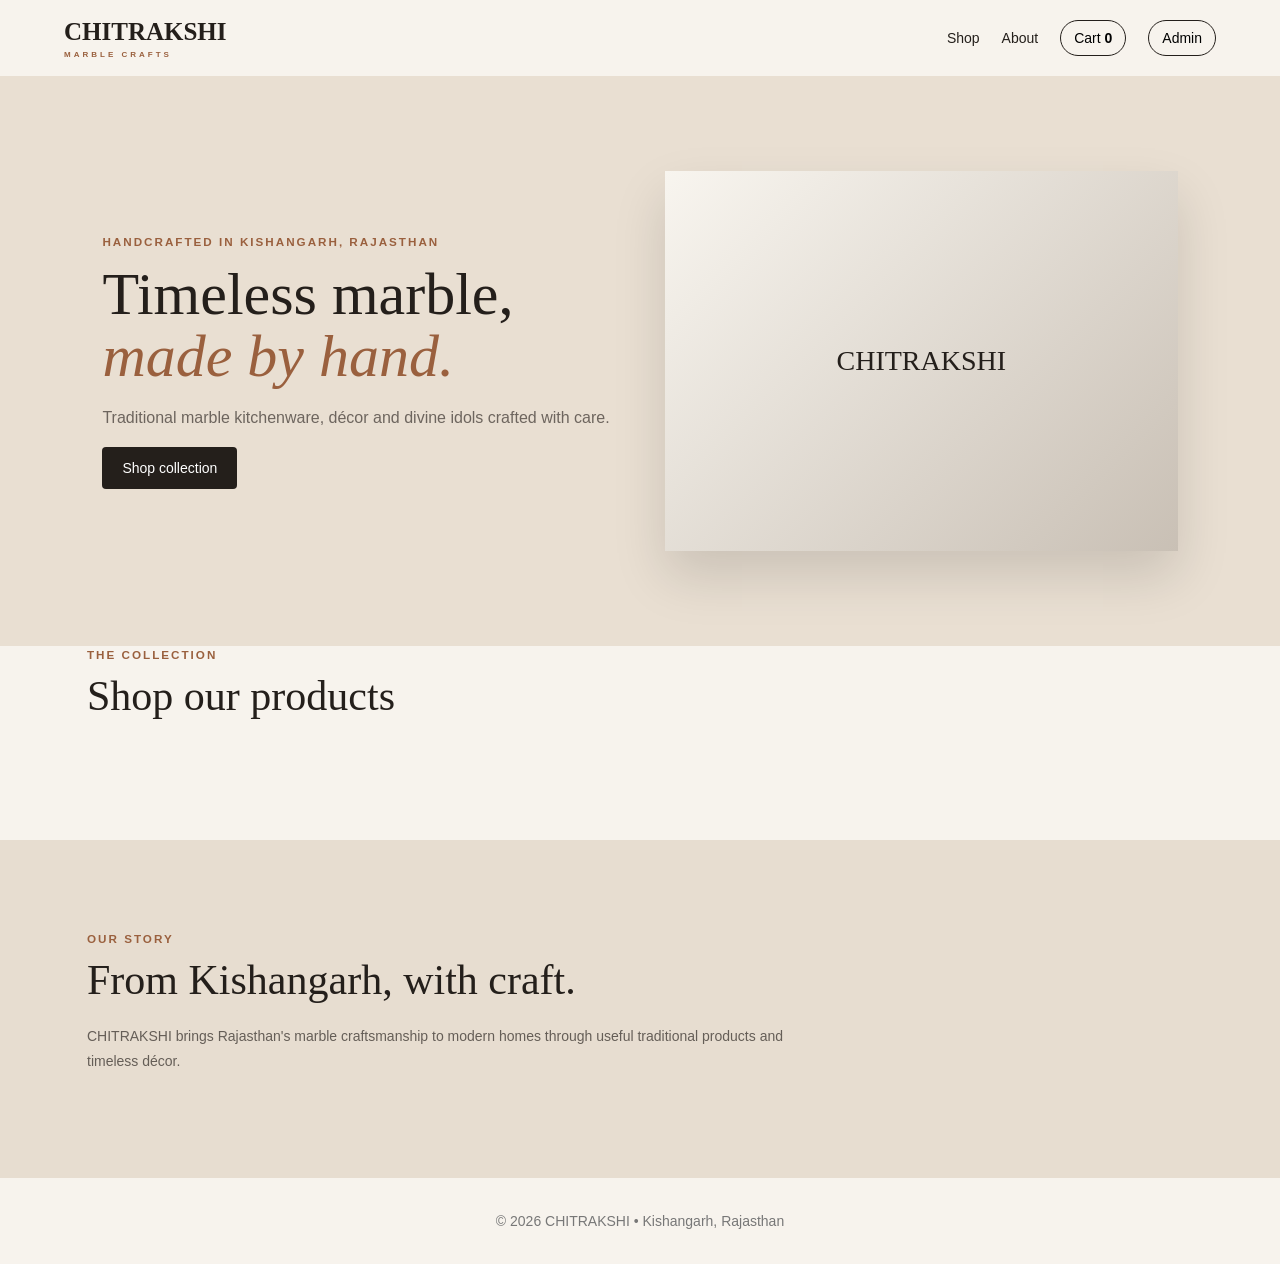
==== index.html @ 2f28d95f "Add files via upload Create Home & Kitchen website" ====
<!doctype html>
<html lang="en">
<head>
<meta charset="utf-8"><meta name="viewport" content="width=device-width,initial-scale=1">
<title>CHITRAKSHI | Store</title><link rel="stylesheet" href="style.css">
</head>
<body>
<header><a class="logo" href="#shop">CHITRAKSHI<span>MARBLE CRAFTS</span></a><nav><a href="#shop">Shop</a><a href="#about">About</a><button id="cartBtn">Cart <b id="count">0</b></button><button id="adminBtn">Admin</button></nav></header>
<section class="hero"><div><small>HANDCRAFTED IN KISHANGARH, RAJASTHAN</small><h1>Timeless marble,<br><i>made by hand.</i></h1><p>Traditional marble kitchenware, décor and divine idols crafted with care.</p><a class="btn" href="#shop">Shop collection</a></div><div class="heroArt">CHITRAKSHI</div></section>
<section id="shop" class="wrap"><div class="heading"><div><small>THE COLLECTION</small><h2>Shop our products</h2></div><div id="filters"></div></div><div id="products" class="grid"></div></section>
<section id="about" class="about"><div class="wrap"><small>OUR STORY</small><h2>From Kishangarh, with craft.</h2><p>CHITRAKSHI brings Rajasthan's marble craftsmanship to modern homes through useful traditional products and timeless décor.</p></div></section>
<footer>© 2026 CHITRAKSHI • Kishangarh, Rajasthan</footer>

<div id="cart" class="overlay"><div class="panel"><button class="x" data-close="cart">×</button><h2>Your Cart</h2><div id="cartItems"></div><div class="total"><span>Total</span><b id="total">₹0</b></div><button class="btn wide" id="order">Order on WhatsApp</button></div></div>

<div id="login" class="overlay"><div class="panel small"><button class="x" data-close="login">×</button><h2>Admin Login</h2><p class="muted">Demo admin access for this local website.</p><input id="adminPass" type="password" placeholder="Password"><button class="btn wide" id="loginBtn">Login</button><p id="loginMsg" class="error"></p></div></div>

<div id="admin" class="overlay"><div class="panel adminPanel"><button class="x" data-close="admin">×</button><div class="adminHead"><div><small>STORE MANAGEMENT</small><h2>CHITRAKSHI Admin</h2></div><button id="logout">Logout</button></div>
<div class="form"><h3 id="formTitle">Add Product</h3><input id="pName" placeholder="Product name"><div class="two"><input id="pPrice" type="number" placeholder="Price ₹"><select id="pCat"><option>Kitchen</option><option>Idols</option><option>Decor</option><option>Other</option></select></div><textarea id="pDesc" placeholder="Description"></textarea><input id="pImage" type="file" accept="image/*"><div id="preview"></div><div class="two"><input id="pTag" placeholder="Badge e.g. Bestseller"><input id="pStock" type="number" placeholder="Stock"></div><button class="btn" id="saveProduct">Publish Product</button><button class="ghost" id="cancelEdit" style="display:none">Cancel edit</button></div>
<h3>Products</h3><div id="adminProducts"></div></div></div>
<script src="app.js"></script></body></html>
---- style.css ----
*{box-sizing:border-box}body{margin:0;background:#f7f3ed;color:#241f1b;font:14px Arial,sans-serif}a{text-decoration:none;color:inherit}button,input,textarea,select{font:inherit}.wrap{max-width:1150px;margin:auto;padding:0 22px}header{height:76px;display:flex;align-items:center;justify-content:space-between;padding:0 5%;background:#f7f3ed;position:sticky;top:0;z-index:5}.logo{font:600 25px Georgia}.logo span{display:block;font:700 8px Arial;letter-spacing:3px;color:#9a603e;margin-top:4px}nav{display:flex;gap:22px;align-items:center}nav button{background:none;border:1px solid #241f1b;padding:9px 13px;border-radius:22px;cursor:pointer}.hero{min-height:570px;background:#e9dfd2;display:grid;grid-template-columns:1fr 1fr;gap:50px;align-items:center;padding:70px 8%}.hero small,.heading small,.about small,.adminPanel small{letter-spacing:2px;font-weight:bold;color:#9a603e}.hero h1{font:60px/1.03 Georgia;margin:15px 0}.hero h1 i{color:#9a603e}.hero p{color:#6d655e;max-width:540px;line-height:1.7;font-size:16px}.heroArt{height:380px;display:grid;place-items:center;background:linear-gradient(135deg,#f8f5ef,#c9c0b5);font:28px Georgia;box-shadow:0 25px 50px #0002}.btn{display:inline-block;background:#241f1b;color:#fff;border:0;padding:13px 20px;border-radius:4px;cursor:pointer}.wide{width:100%}.heading{display:flex;justify-content:space-between;align-items:end;margin-bottom:30px}.heading h2,.about h2{font:42px Georgia;margin:10px 0}.grid{display:grid;grid-template-columns:repeat(4,1fr);gap:18px}.product{background:#fff}.photo{height:250px;background:#e7dfd4;display:grid;place-items:center;overflow:hidden;position:relative}.photo img{width:100%;height:100%;object-fit:cover}.photo .placeholder{font:12px Georgia;color:#766d65}.badge{position:absolute;top:10px;left:10px;background:white;padding:5px 8px;font-size:10px}.info{padding:16px}.info h3{font:18px Georgia;margin:0 0 7px}.info p{color:#777;font-size:12px;min-height:32px}.priceRow{display:flex;justify-content:space-between;align-items:center}.add{border:1px solid #241f1b;border-radius:50%;background:white;width:34px;height:34px;cursor:pointer}.about{margin-top:80px;padding:90px 0;background:#e7ddd0}.about p{max-width:700px;line-height:1.8;color:#655e57}.about h2{margin-bottom:20px}footer{text-align:center;padding:35px;color:#777}.overlay{display:none;position:fixed;inset:0;background:#0007;z-index:20}.overlay.open{display:block}.panel{background:#f7f3ed;width:min(470px,100%);height:100%;margin-left:auto;padding:28px;overflow:auto}.panel.small{height:auto;margin:10vh auto;width:min(400px,92%)}.x{float:right;border:0;background:none;font-size:30px;cursor:pointer}.panel h2{font:32px Georgia}.total{display:flex;justify-content:space-between;border-top:1px solid #ddd;padding:18px 0;margin-top:20px;font-size:18px}.cartline{display:flex;gap:12px;padding:15px 0;border-bottom:1px solid #ddd}.cartline .mini{width:65px;height:60px;background:#e7ddd0}.qty button{border:1px solid #ccc;background:white;width:25px}.muted{color:#777}.error{color:#a33}.adminPanel{width:min(760px,100%)}.adminHead{display:flex;justify-content:space-between;align-items:center}.adminHead button,.ghost{padding:9px 13px;border:1px solid #aaa;background:white;border-radius:4px}.form{background:white;padding:20px;margin:20px 0 30px}.form input,.form textarea,.form select{width:100%;padding:12px;border:1px solid #d8d0c6;margin:7px 0;background:#fff}.form textarea{min-height:90px}.two{display:grid;grid-template-columns:1fr 1fr;gap:10px}.preview img{max-width:120px;max-height:100px;object-fit:cover;margin:5px}.adminItem{background:white;padding:12px;margin:8px 0;display:flex;align-items:center;gap:12px}.adminItem img{width:65px;height:55px;object-fit:cover;background:#ddd}.adminItem .grow{flex:1}.adminItem button{margin-left:5px;padding:7px 9px;border:1px solid #ccc;background:white;cursor:pointer}@media(max-width:800px){.hero{grid-template-columns:1fr;padding:55px 6%}.heroArt{height:260px}.grid{grid-template-columns:1fr 1fr}.heading{display:block}.heading #filters{margin-top:15px}.hero h1{font-size:48px}}@media(max-width:480px){.grid{grid-template-columns:1fr}nav a{display:none}.two{grid-template-columns:1fr}}
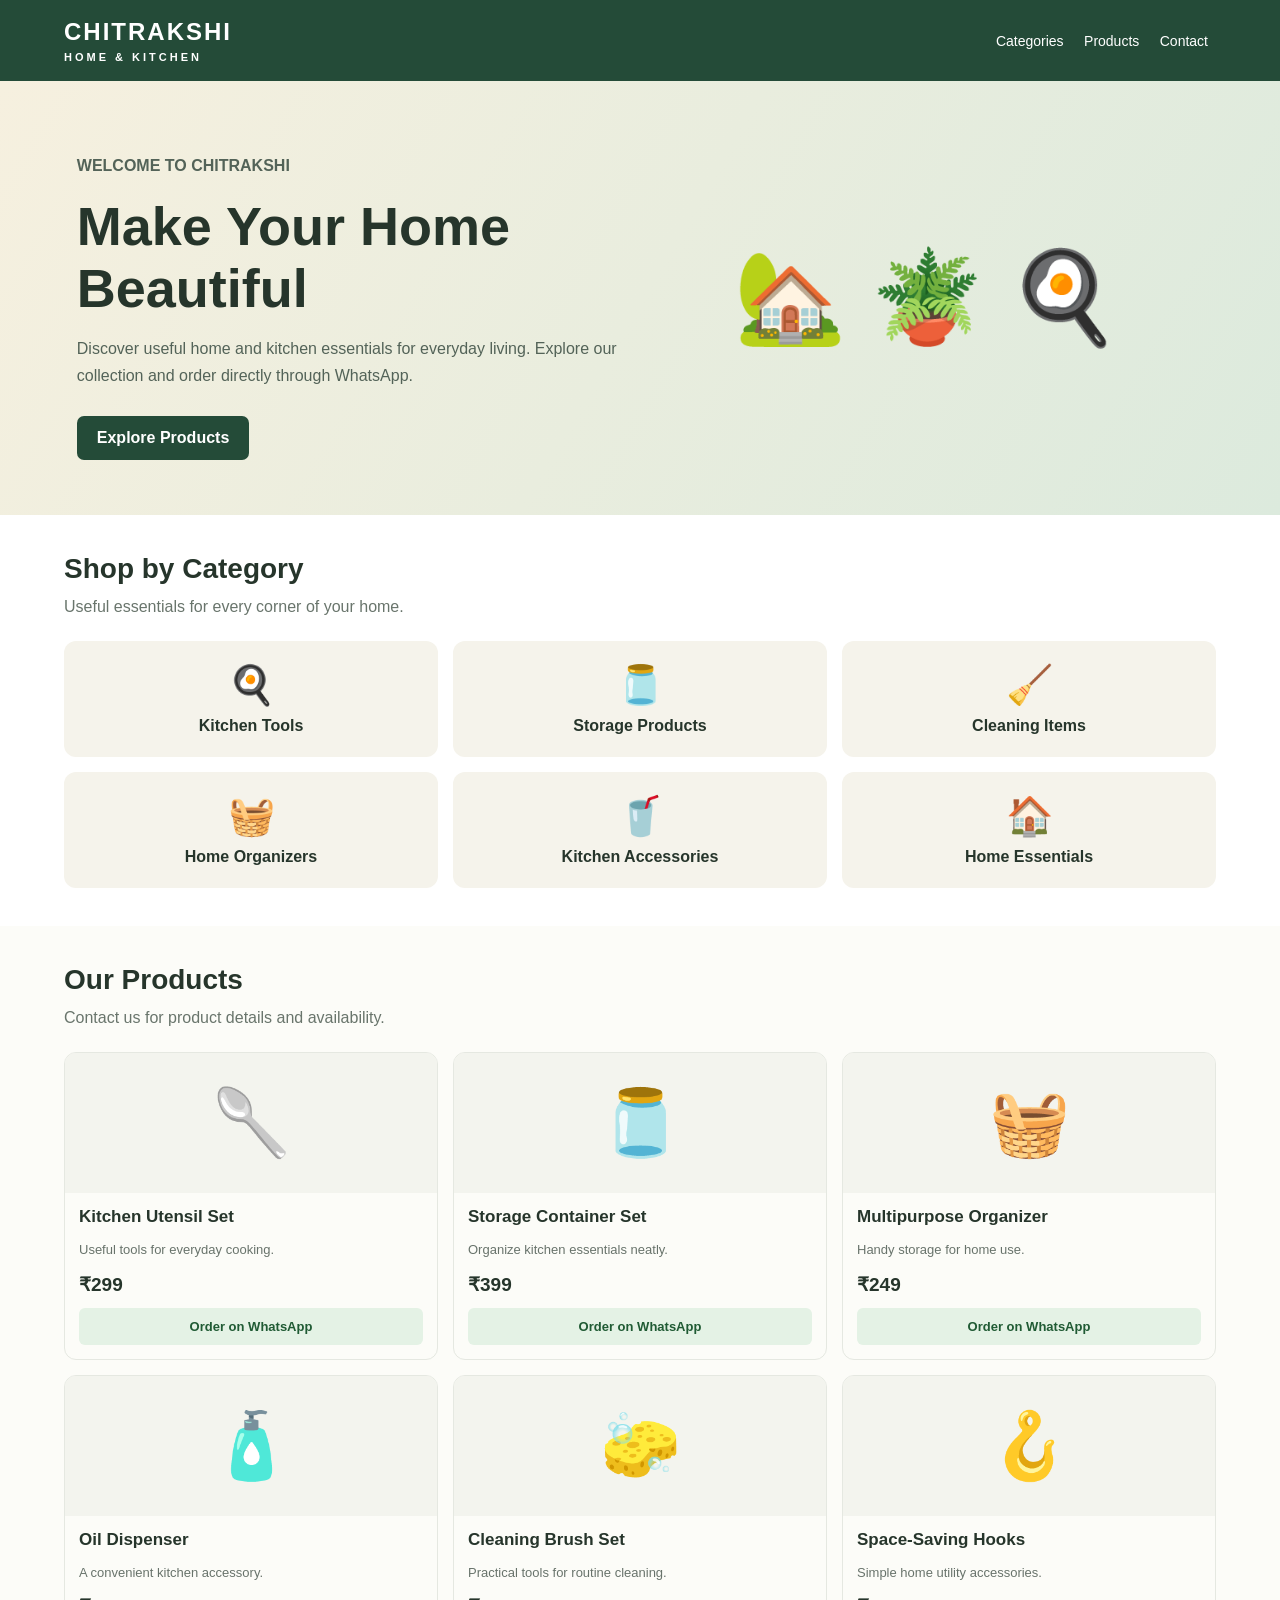
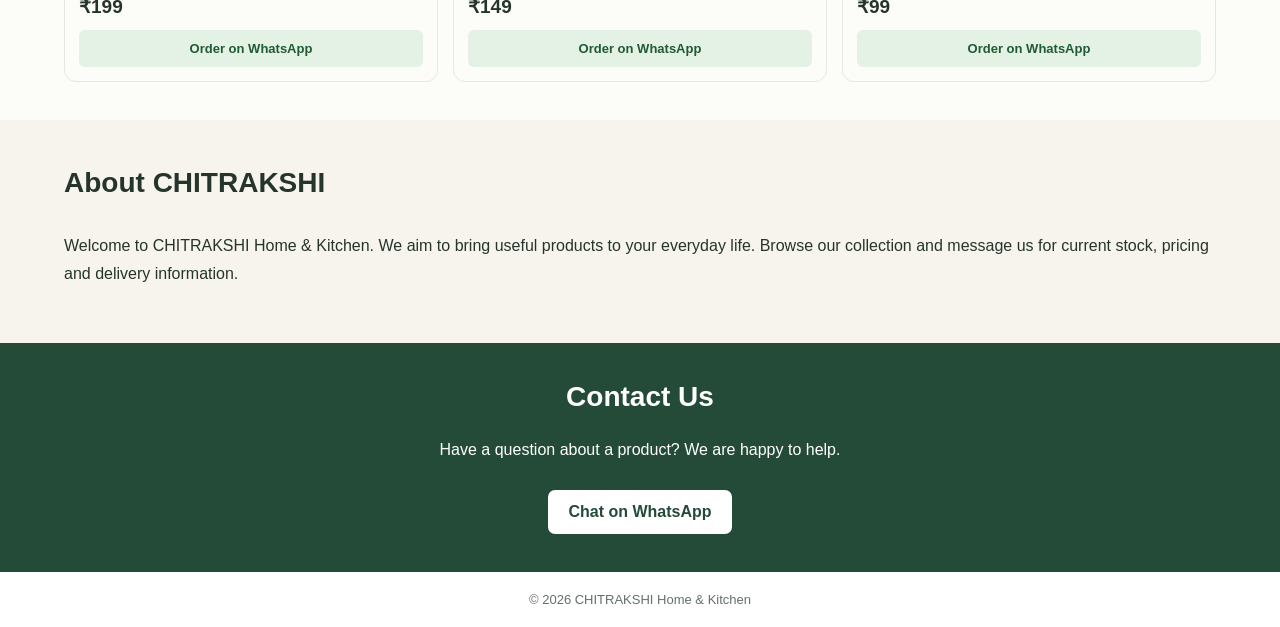
==== commit 2492754a: "Update index.html" ====
--- a/index.html
+++ b/index.html
@@ -1,21 +1,132 @@
-<!doctype html>
+
+<!DOCTYPE html>
 <html lang="en">
 <head>
-<meta charset="utf-8"><meta name="viewport" content="width=device-width,initial-scale=1">
-<title>CHITRAKSHI | Store</title><link rel="stylesheet" href="style.css">
+<meta charset="UTF-8">
+<meta name="viewport" content="width=device-width, initial-scale=1.0">
+<title>CHITRAKSHI | Home & Kitchen</title>
+<style>
+*{box-sizing:border-box}
+body{margin:0;font-family:Arial,sans-serif;color:#26352b;background:#fff}
+header{background:#244b38;color:white;padding:18px 5%;display:flex;justify-content:space-between;align-items:center;flex-wrap:wrap;gap:12px}
+.logo{font-size:24px;font-weight:bold;letter-spacing:2px}
+.logo small{display:block;font-size:11px;letter-spacing:3px;margin-top:5px}
+nav a{color:white;text-decoration:none;margin:8px;font-size:14px}
+.hero{padding:55px 6%;background:linear-gradient(120deg,#f6f0df,#dceadd);display:flex;align-items:center;justify-content:space-between;gap:20px;flex-wrap:wrap}
+.hero div{flex:1;min-width:240px}
+.hero h1{font-size:clamp(34px,6vw,54px);margin:12px 0}
+.hero p{line-height:1.7;color:#536358}
+.art{text-align:center;font-size:90px}
+.btn{display:inline-block;background:#244b38;color:white;text-decoration:none;padding:13px 20px;border-radius:7px;margin-top:10px;font-weight:bold}
+section{padding:38px 5%}
+h2{font-size:28px;margin-top:0}
+.sub{color:#69756c;margin-top:-10px;margin-bottom:25px}
+.categories,.products{display:grid;grid-template-columns:repeat(3,1fr);gap:15px}
+.category{text-align:center;background:#f5f3eb;padding:22px 8px;border-radius:12px;font-weight:bold}
+.category span{display:block;font-size:38px;margin-bottom:10px}
+.products{grid-template-columns:repeat(3,1fr)}
+.product{border:1px solid #e5e8e1;border-radius:12px;overflow:hidden}
+.pic{background:#f3f4ee;min-height:140px;display:flex;align-items:center;justify-content:center;font-size:65px}
+.info{padding:14px}
+.info h3{margin:0 0 8px;font-size:17px}
+.info p{color:#68736b;font-size:13px;line-height:1.5}
+.price{font-size:19px;font-weight:bold}
+.order{display:block;background:#e4f2e5;color:#205b34;text-decoration:none;text-align:center;padding:11px 5px;border-radius:6px;font-size:13px;font-weight:bold;margin-top:12px}
+.about{background:#f6f4ed;line-height:1.8}
+.contact{background:#244b38;color:white;text-align:center}
+.contact p{line-height:1.7}
+footer{text-align:center;padding:20px;color:#657068;font-size:13px}
+@media(max-width:600px){.categories{grid-template-columns:repeat(2,1fr)}.products{grid-template-columns:repeat(2,minmax(0,1fr));gap:10px}.pic{min-height:110px;font-size:48px}.info{padding:10px}.info h3{font-size:15px}.hero{padding:38px 5%}.art{font-size:65px}nav a{margin:4px}}
+</style>
 </head>
 <body>
-<header><a class="logo" href="#shop">CHITRAKSHI<span>MARBLE CRAFTS</span></a><nav><a href="#shop">Shop</a><a href="#about">About</a><button id="cartBtn">Cart <b id="count">0</b></button><button id="adminBtn">Admin</button></nav></header>
-<section class="hero"><div><small>HANDCRAFTED IN KISHANGARH, RAJASTHAN</small><h1>Timeless marble,<br><i>made by hand.</i></h1><p>Traditional marble kitchenware, décor and divine idols crafted with care.</p><a class="btn" href="#shop">Shop collection</a></div><div class="heroArt">CHITRAKSHI</div></section>
-<section id="shop" class="wrap"><div class="heading"><div><small>THE COLLECTION</small><h2>Shop our products</h2></div><div id="filters"></div></div><div id="products" class="grid"></div></section>
-<section id="about" class="about"><div class="wrap"><small>OUR STORY</small><h2>From Kishangarh, with craft.</h2><p>CHITRAKSHI brings Rajasthan's marble craftsmanship to modern homes through useful traditional products and timeless décor.</p></div></section>
-<footer>© 2026 CHITRAKSHI • Kishangarh, Rajasthan</footer>
+<header>
+<div class="logo">CHITRAKSHI<small>HOME & KITCHEN</small></div>
+<nav>
+<a href="#categories">Categories</a>
+<a href="#products">Products</a>
+<a href="#contact">Contact</a>
+</nav>
+</header>
 
-<div id="cart" class="overlay"><div class="panel"><button class="x" data-close="cart">×</button><h2>Your Cart</h2><div id="cartItems"></div><div class="total"><span>Total</span><b id="total">₹0</b></div><button class="btn wide" id="order">Order on WhatsApp</button></div></div>
+<div class="hero">
+<div>
+<p><b>WELCOME TO CHITRAKSHI</b></p>
+<h1>Make Your Home Beautiful</h1>
+<p>Discover useful home and kitchen essentials for everyday living. Explore our collection and order directly through WhatsApp.</p>
+<a class="btn" href="#products">Explore Products</a>
+</div>
+<div class="art">🏡 🪴 🍳</div>
+</div>
 
-<div id="login" class="overlay"><div class="panel small"><button class="x" data-close="login">×</button><h2>Admin Login</h2><p class="muted">Demo admin access for this local website.</p><input id="adminPass" type="password" placeholder="Password"><button class="btn wide" id="loginBtn">Login</button><p id="loginMsg" class="error"></p></div></div>
+<section id="categories">
+<h2>Shop by Category</h2>
+<p class="sub">Useful essentials for every corner of your home.</p>
+<div class="categories">
+<div class="category"><span>🍳</span>Kitchen Tools</div>
+<div class="category"><span>🫙</span>Storage Products</div>
+<div class="category"><span>🧹</span>Cleaning Items</div>
+<div class="category"><span>🧺</span>Home Organizers</div>
+<div class="category"><span>🥤</span>Kitchen Accessories</div>
+<div class="category"><span>🏠</span>Home Essentials</div>
+</div>
+</section>
 
-<div id="admin" class="overlay"><div class="panel adminPanel"><button class="x" data-close="admin">×</button><div class="adminHead"><div><small>STORE MANAGEMENT</small><h2>CHITRAKSHI Admin</h2></div><button id="logout">Logout</button></div>
-<div class="form"><h3 id="formTitle">Add Product</h3><input id="pName" placeholder="Product name"><div class="two"><input id="pPrice" type="number" placeholder="Price ₹"><select id="pCat"><option>Kitchen</option><option>Idols</option><option>Decor</option><option>Other</option></select></div><textarea id="pDesc" placeholder="Description"></textarea><input id="pImage" type="file" accept="image/*"><div id="preview"></div><div class="two"><input id="pTag" placeholder="Badge e.g. Bestseller"><input id="pStock" type="number" placeholder="Stock"></div><button class="btn" id="saveProduct">Publish Product</button><button class="ghost" id="cancelEdit" style="display:none">Cancel edit</button></div>
-<h3>Products</h3><div id="adminProducts"></div></div></div>
-<script src="app.js"></script></body></html>+<section id="products" style="background:#fcfcf8">
+<h2>Our Products</h2>
+<p class="sub">Contact us for product details and availability.</p>
+<div class="products">
+
+<div class="product">
+<div class="pic">🥄</div>
+<div class="info"><h3>Kitchen Utensil Set</h3><p>Useful tools for everyday cooking.</p><div class="price">₹299</div>
+<a class="order" href="https://wa.me/918690012149?text=I%20want%20Kitchen%20Utensil%20Set">Order on WhatsApp</a></div>
+</div>
+
+<div class="product">
+<div class="pic">🫙</div>
+<div class="info"><h3>Storage Container Set</h3><p>Organize kitchen essentials neatly.</p><div class="price">₹399</div>
+<a class="order" href="https://wa.me/918690012149?text=I%20want%20Storage%20Container%20Set">Order on WhatsApp</a></div>
+</div>
+
+<div class="product">
+<div class="pic">🧺</div>
+<div class="info"><h3>Multipurpose Organizer</h3><p>Handy storage for home use.</p><div class="price">₹249</div>
+<a class="order" href="https://wa.me/918690012149?text=I%20want%20Multipurpose%20Organizer">Order on WhatsApp</a></div>
+</div>
+
+<div class="product">
+<div class="pic">🧴</div>
+<div class="info"><h3>Oil Dispenser</h3><p>A convenient kitchen accessory.</p><div class="price">₹199</div>
+<a class="order" href="https://wa.me/918690012149?text=I%20want%20Oil%20Dispenser">Order on WhatsApp</a></div>
+</div>
+
+<div class="product">
+<div class="pic">🧽</div>
+<div class="info"><h3>Cleaning Brush Set</h3><p>Practical tools for routine cleaning.</p><div class="price">₹149</div>
+<a class="order" href="https://wa.me/918690012149?text=I%20want%20Cleaning%20Brush%20Set">Order on WhatsApp</a></div>
+</div>
+
+<div class="product">
+<div class="pic">🪝</div>
+<div class="info"><h3>Space-Saving Hooks</h3><p>Simple home utility accessories.</p><div class="price">₹99</div>
+<a class="order" href="https://wa.me/918690012149?text=I%20want%20Space-Saving%20Hooks">Order on WhatsApp</a></div>
+</div>
+
+</div>
+</section>
+
+<section class="about">
+<h2>About CHITRAKSHI</h2>
+<p>Welcome to CHITRAKSHI Home & Kitchen. We aim to bring useful products to your everyday life. Browse our collection and message us for current stock, pricing and delivery information.</p>
+</section>
+
+<section id="contact" class="contact">
+<h2>Contact Us</h2>
+<p>Have a question about a product? We are happy to help.</p>
+<a class="btn" style="background:white;color:#244b38" href="https://wa.me/918690012149">Chat on WhatsApp</a>
+</section>
+
+<footer>© 2026 CHITRAKSHI Home & Kitchen</footer>
+</body>
+</html>
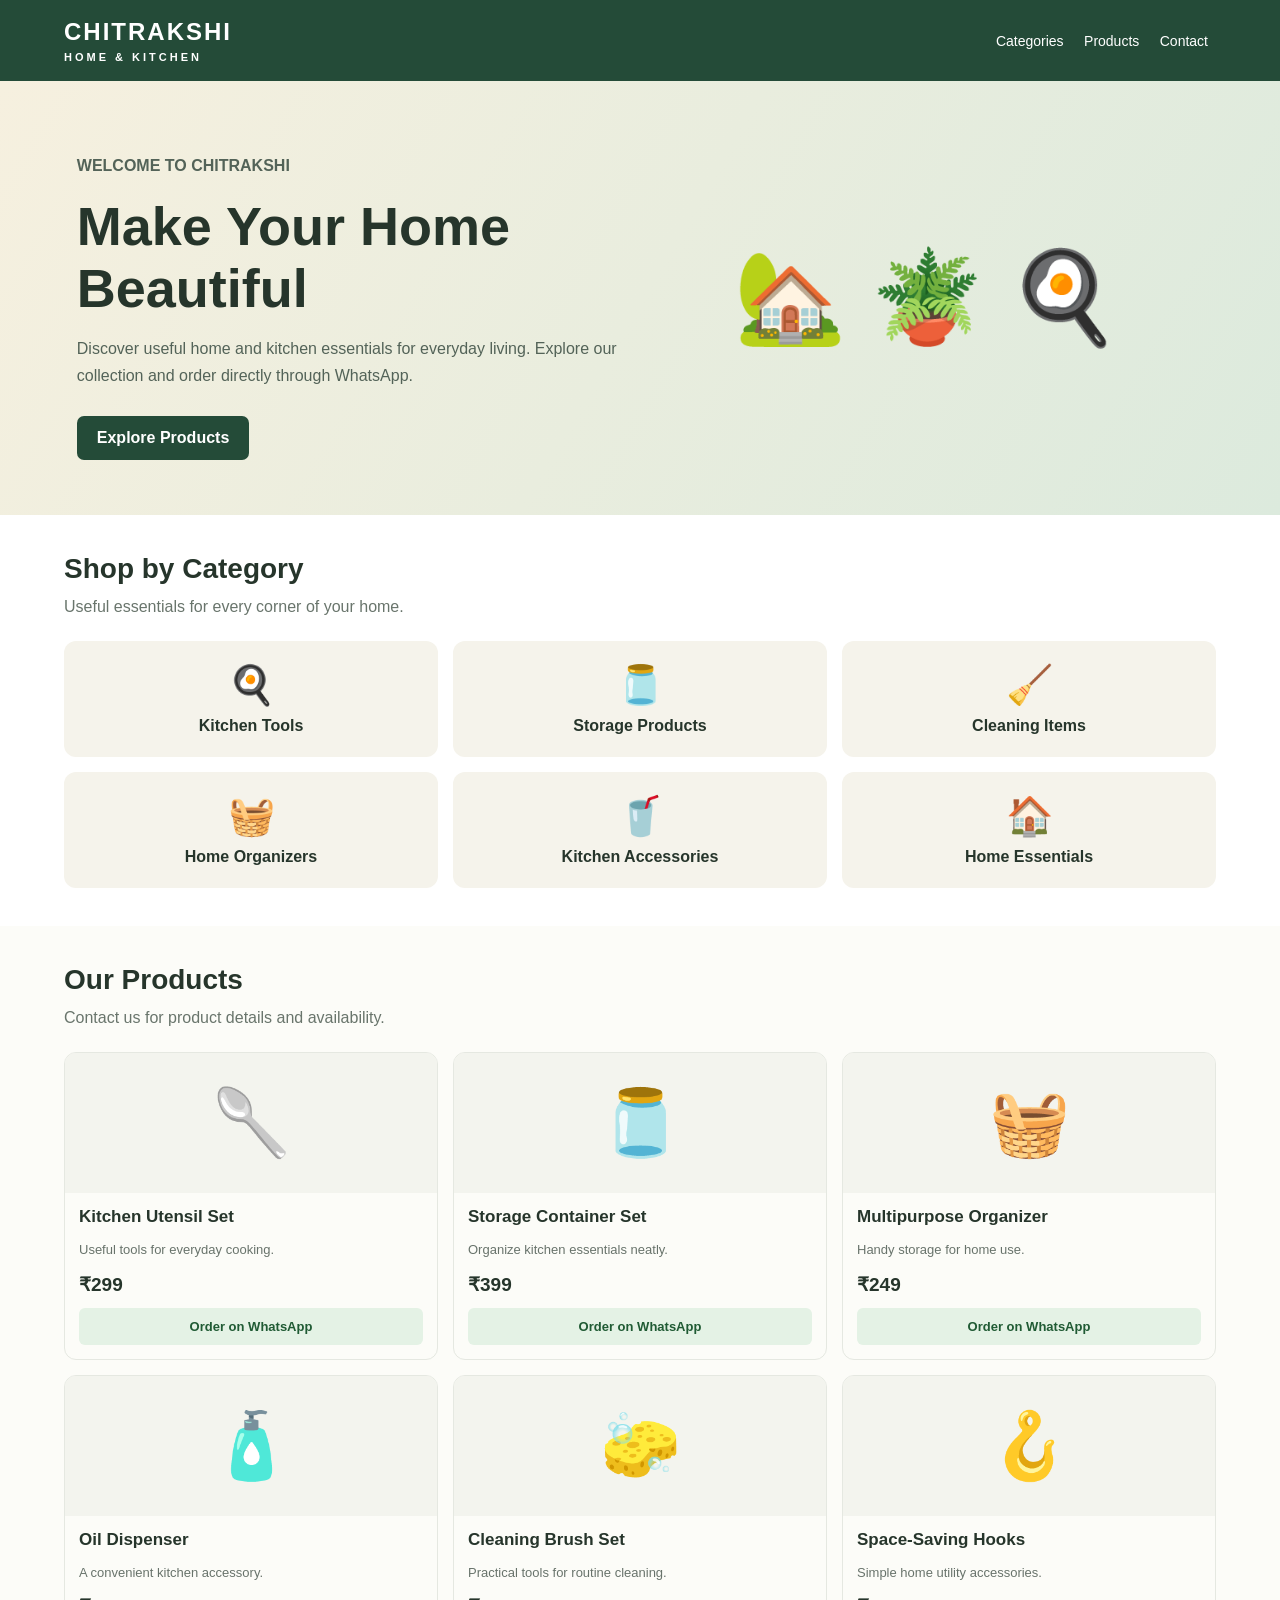
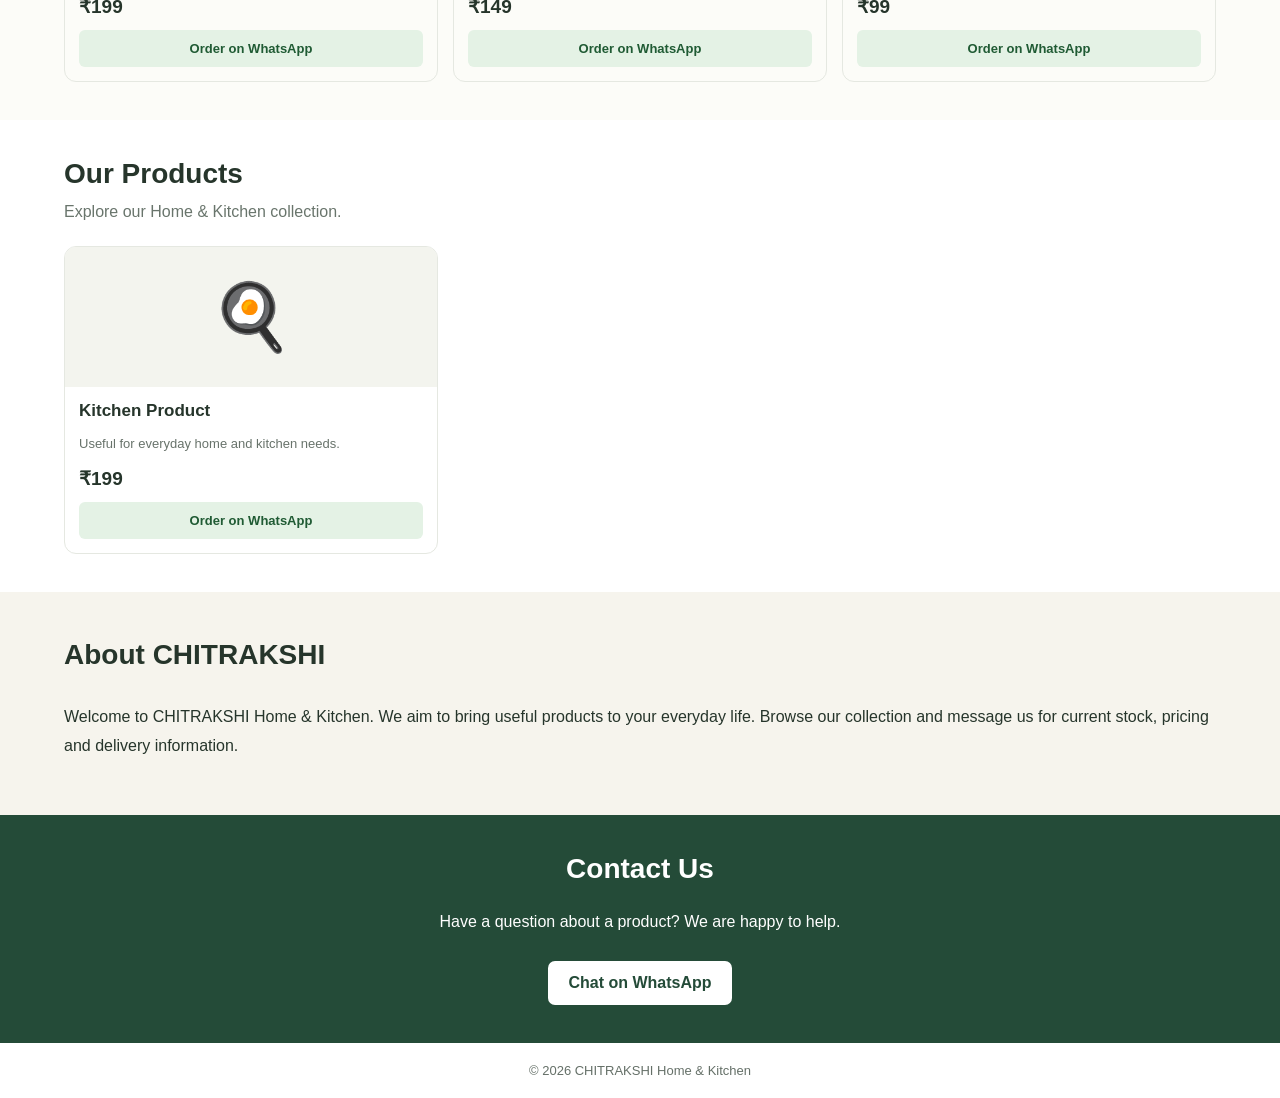
==== commit 3713ff2f: "Update index.html" ====
--- a/index.html
+++ b/index.html
@@ -116,6 +116,26 @@
 </div>
 </section>
 
+<section id="products">
+  <h2>Our Products</h2>
+  <p class="sub">Explore our Home & Kitchen collection.</p>
+
+  <div class="products">
+    <div class="product">
+      <div class="pic">🍳</div>
+      <div class="info">
+        <h3>Kitchen Product</h3>
+        <p>Useful for everyday home and kitchen needs.</p>
+        <div class="price">₹199</div>
+        <a class="order"
+           href="https://wa.me/918690012149?text=I%20want%20to%20order%20Kitchen%20Product">
+          Order on WhatsApp
+        </a>
+      </div>
+    </div>
+  </div>
+</section>
+
 <section class="about">
 <h2>About CHITRAKSHI</h2>
 <p>Welcome to CHITRAKSHI Home & Kitchen. We aim to bring useful products to your everyday life. Browse our collection and message us for current stock, pricing and delivery information.</p>
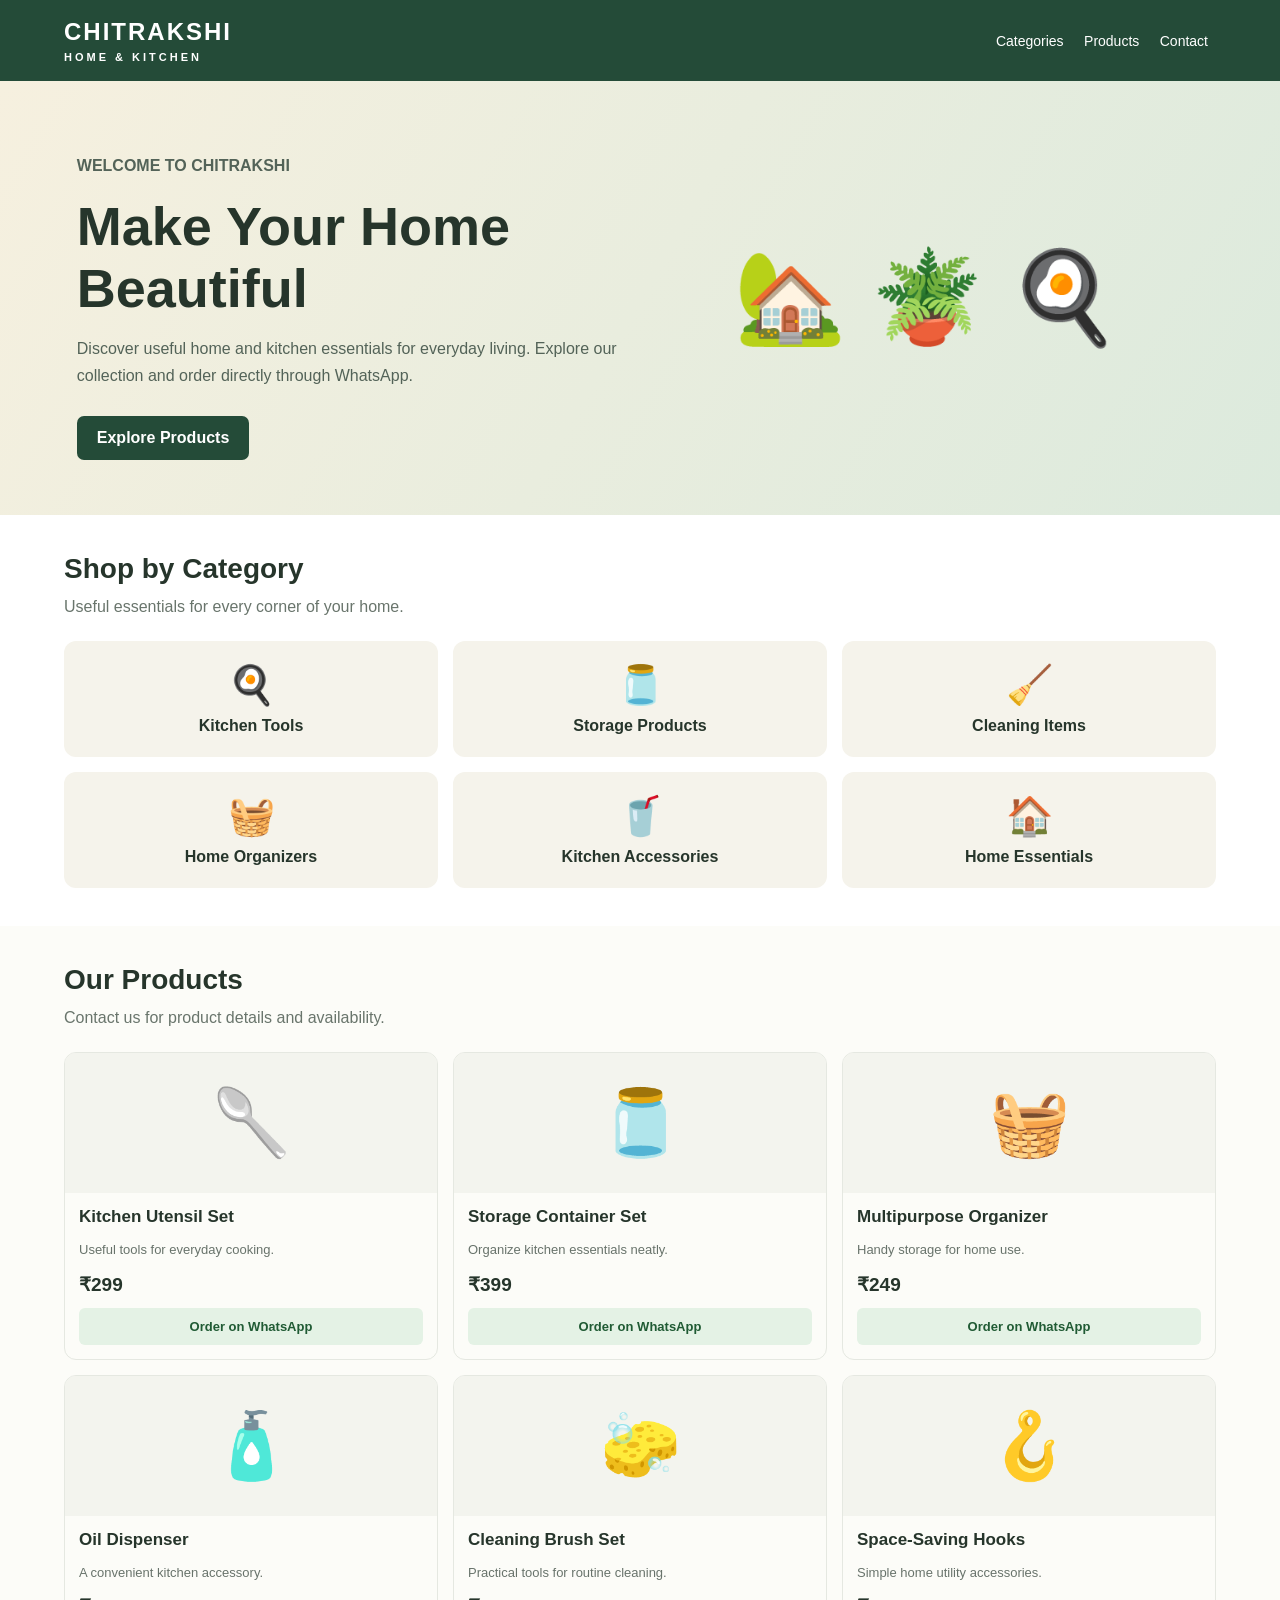
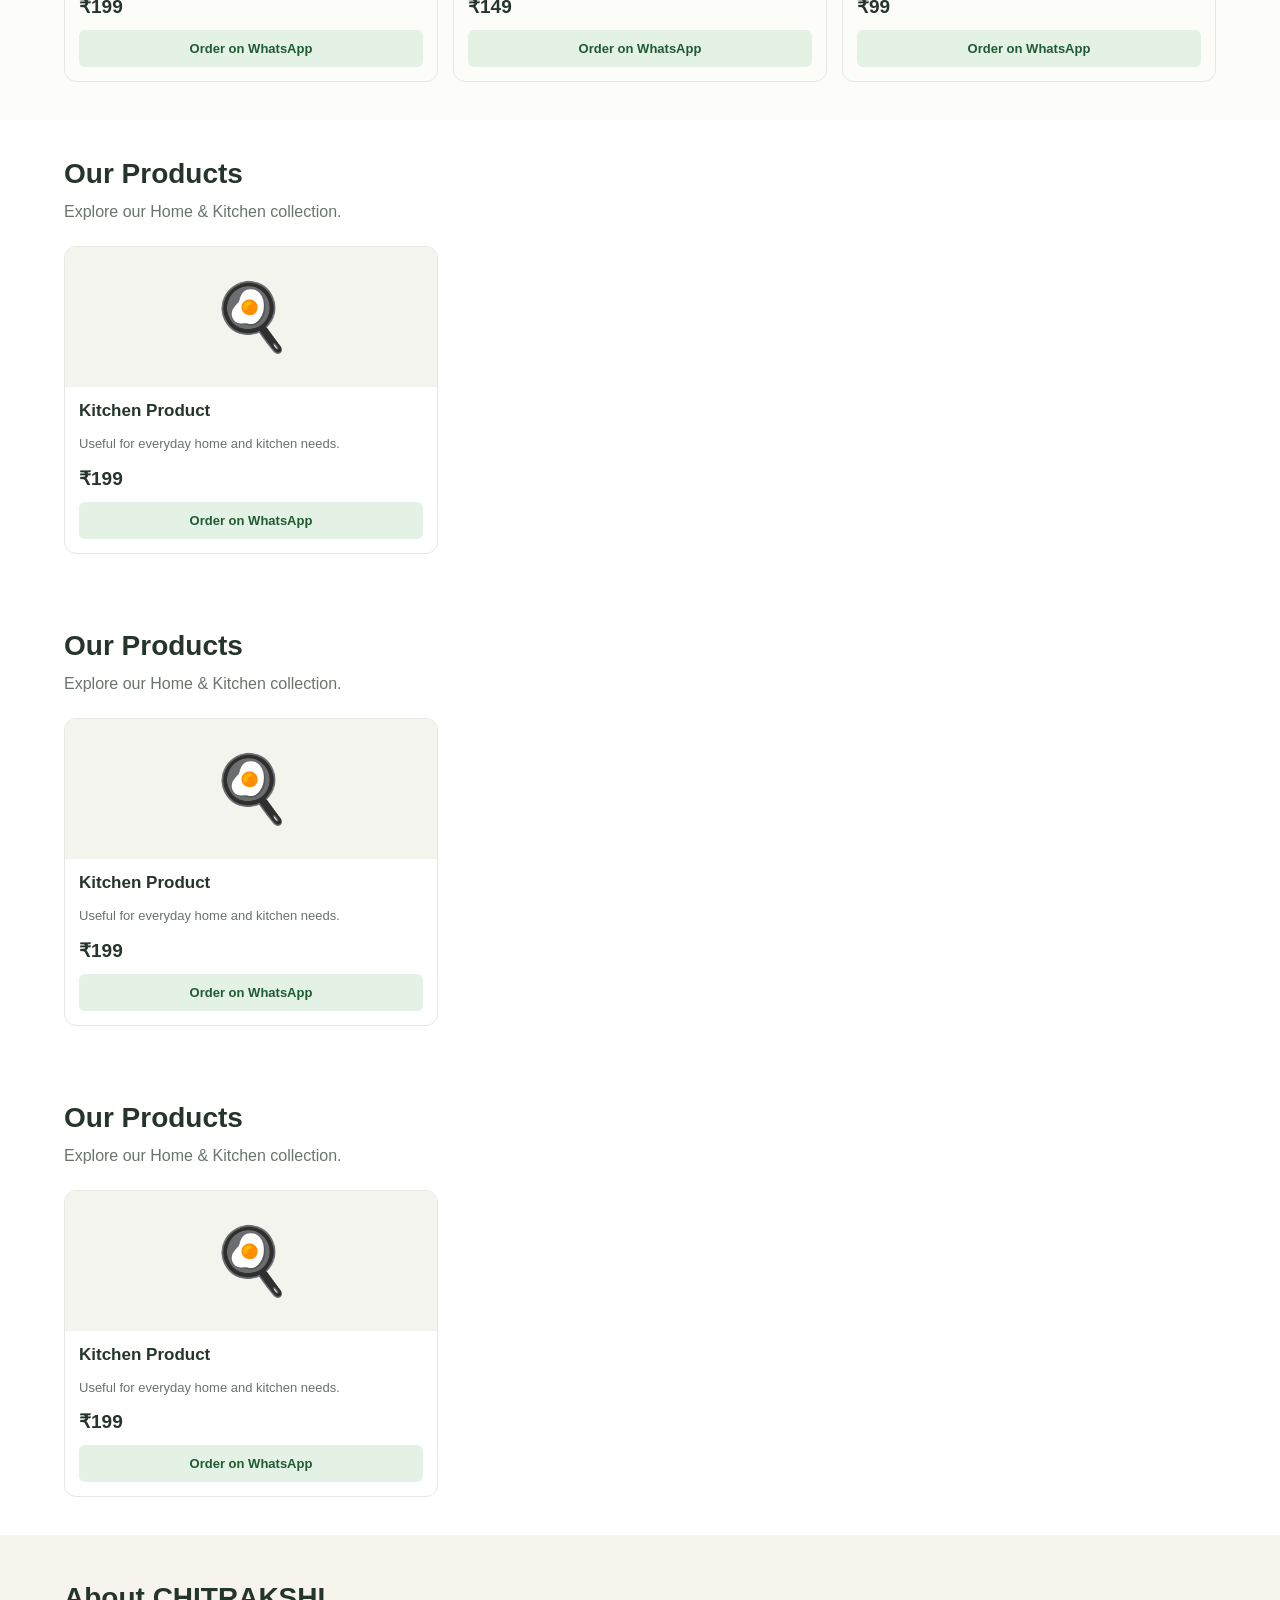
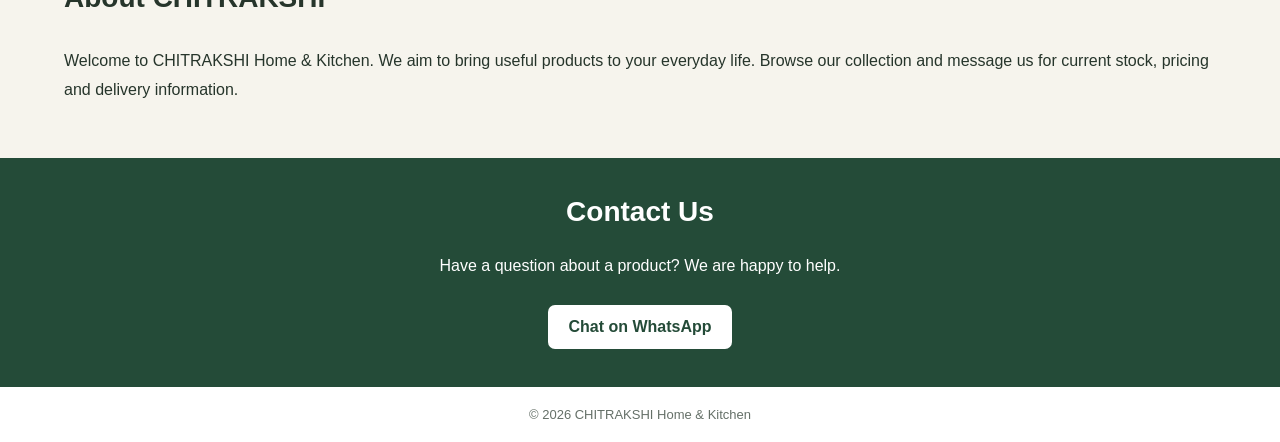
==== commit 8c514278: "Update index.html" ====
--- a/index.html
+++ b/index.html
@@ -121,6 +121,50 @@
   <p class="sub">Explore our Home & Kitchen collection.</p>
 
   <div class="products">
+
+    <div class="product">
+      <div class="pic">🍳</div>
+      <div class="info">
+        <h3>Kitchen Product</h3>
+        <p>Useful for everyday home and kitchen needs.</p>
+        <div class="price">₹199</div>
+        <a class="order"
+           href="https://wa.me/918690012149?text=I%20want%20to%20order%20Kitchen%20Product">
+          Order on WhatsApp
+        </a>
+      </div>
+    </div>
+
+  </div>
+</section>
+
+<section id="products">
+  <h2>Our Products</h2>
+  <p class="sub">Explore our Home & Kitchen collection.</p>
+
+  <div class="products">
+
+    <div class="product">
+      <div class="pic">🍳</div>
+      <div class="info">
+        <h3>Kitchen Product</h3>
+        <p>Useful for everyday home and kitchen needs.</p>
+        <div class="price">₹199</div>
+        <a class="order"
+           href="https://wa.me/918690012149?text=I%20want%20to%20order%20Kitchen%20Product">
+          Order on WhatsApp
+        </a>
+      </div>
+    </div>
+
+  </div>
+</section>
+  
+<section id="products">
+  <h2>Our Products</h2>
+  <p class="sub">Explore our Home & Kitchen collection.</p>
+
+  <div class="products">
     <div class="product">
       <div class="pic">🍳</div>
       <div class="info">
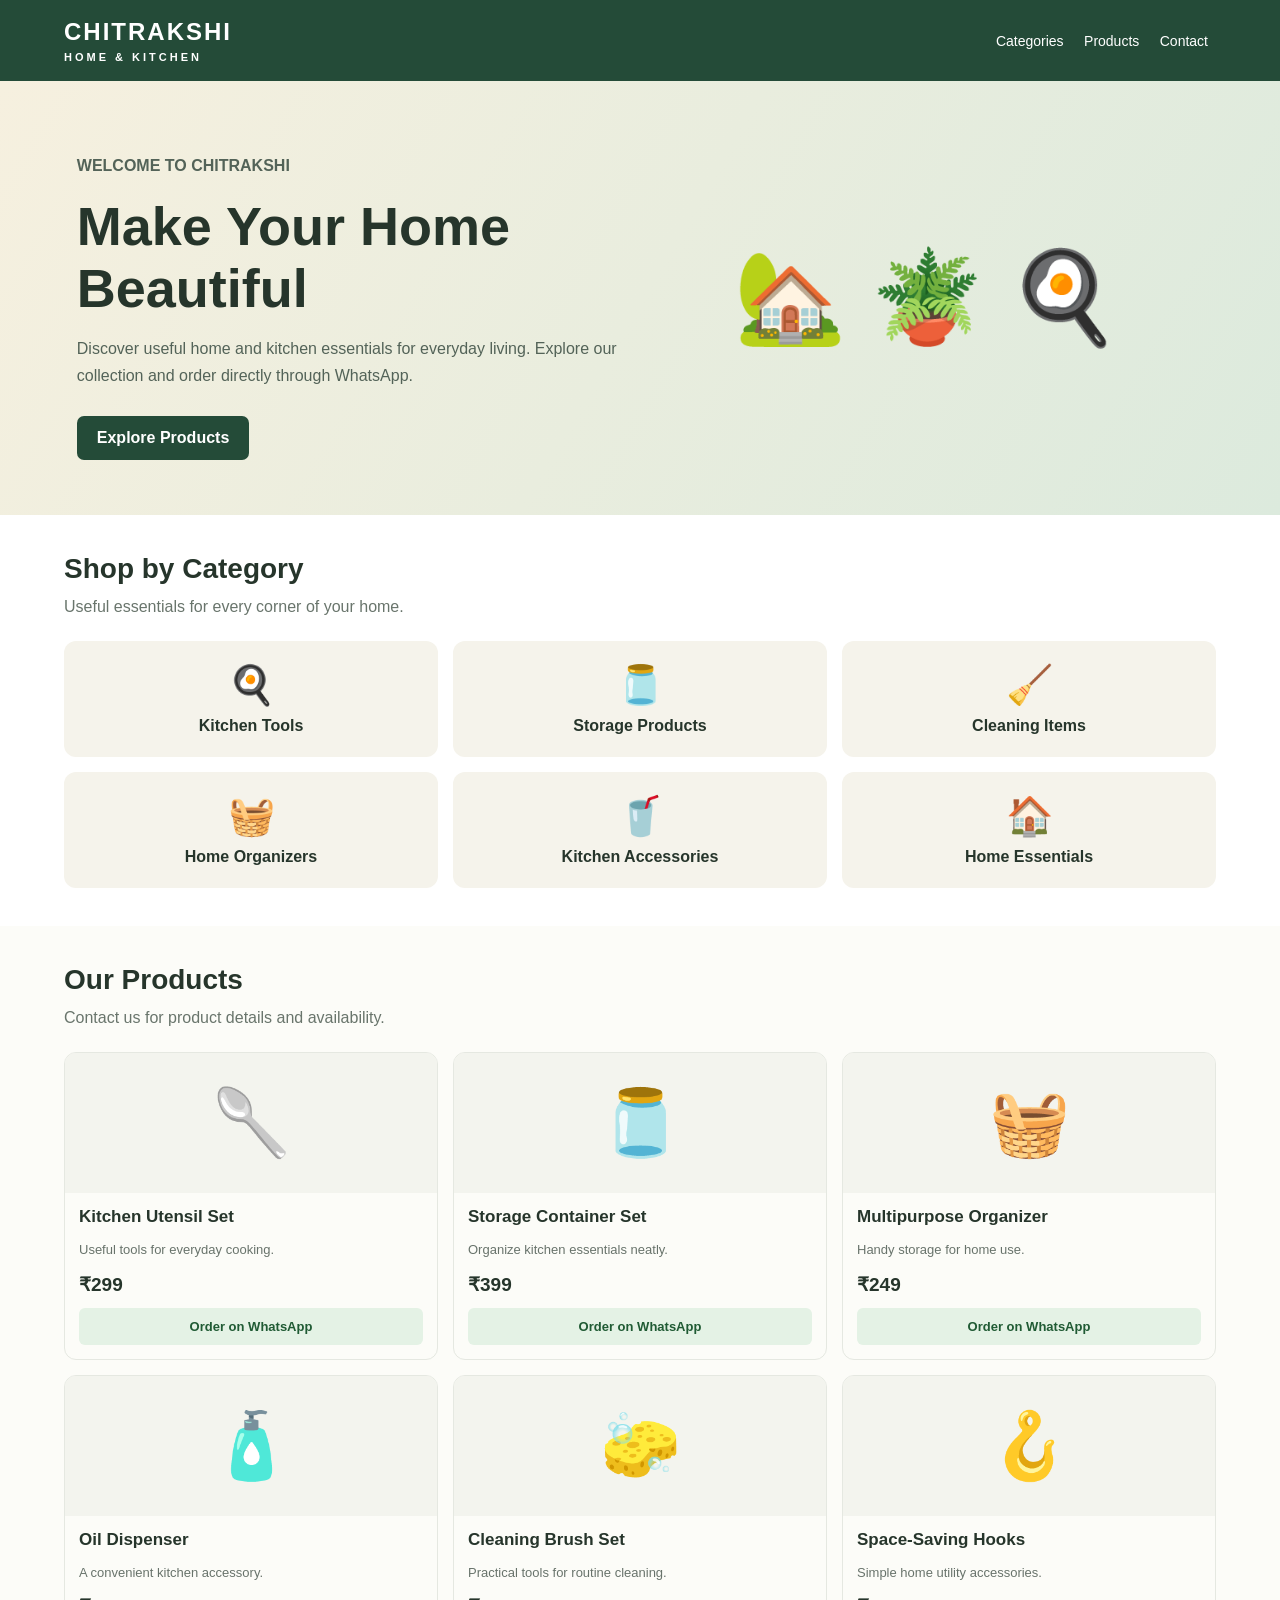
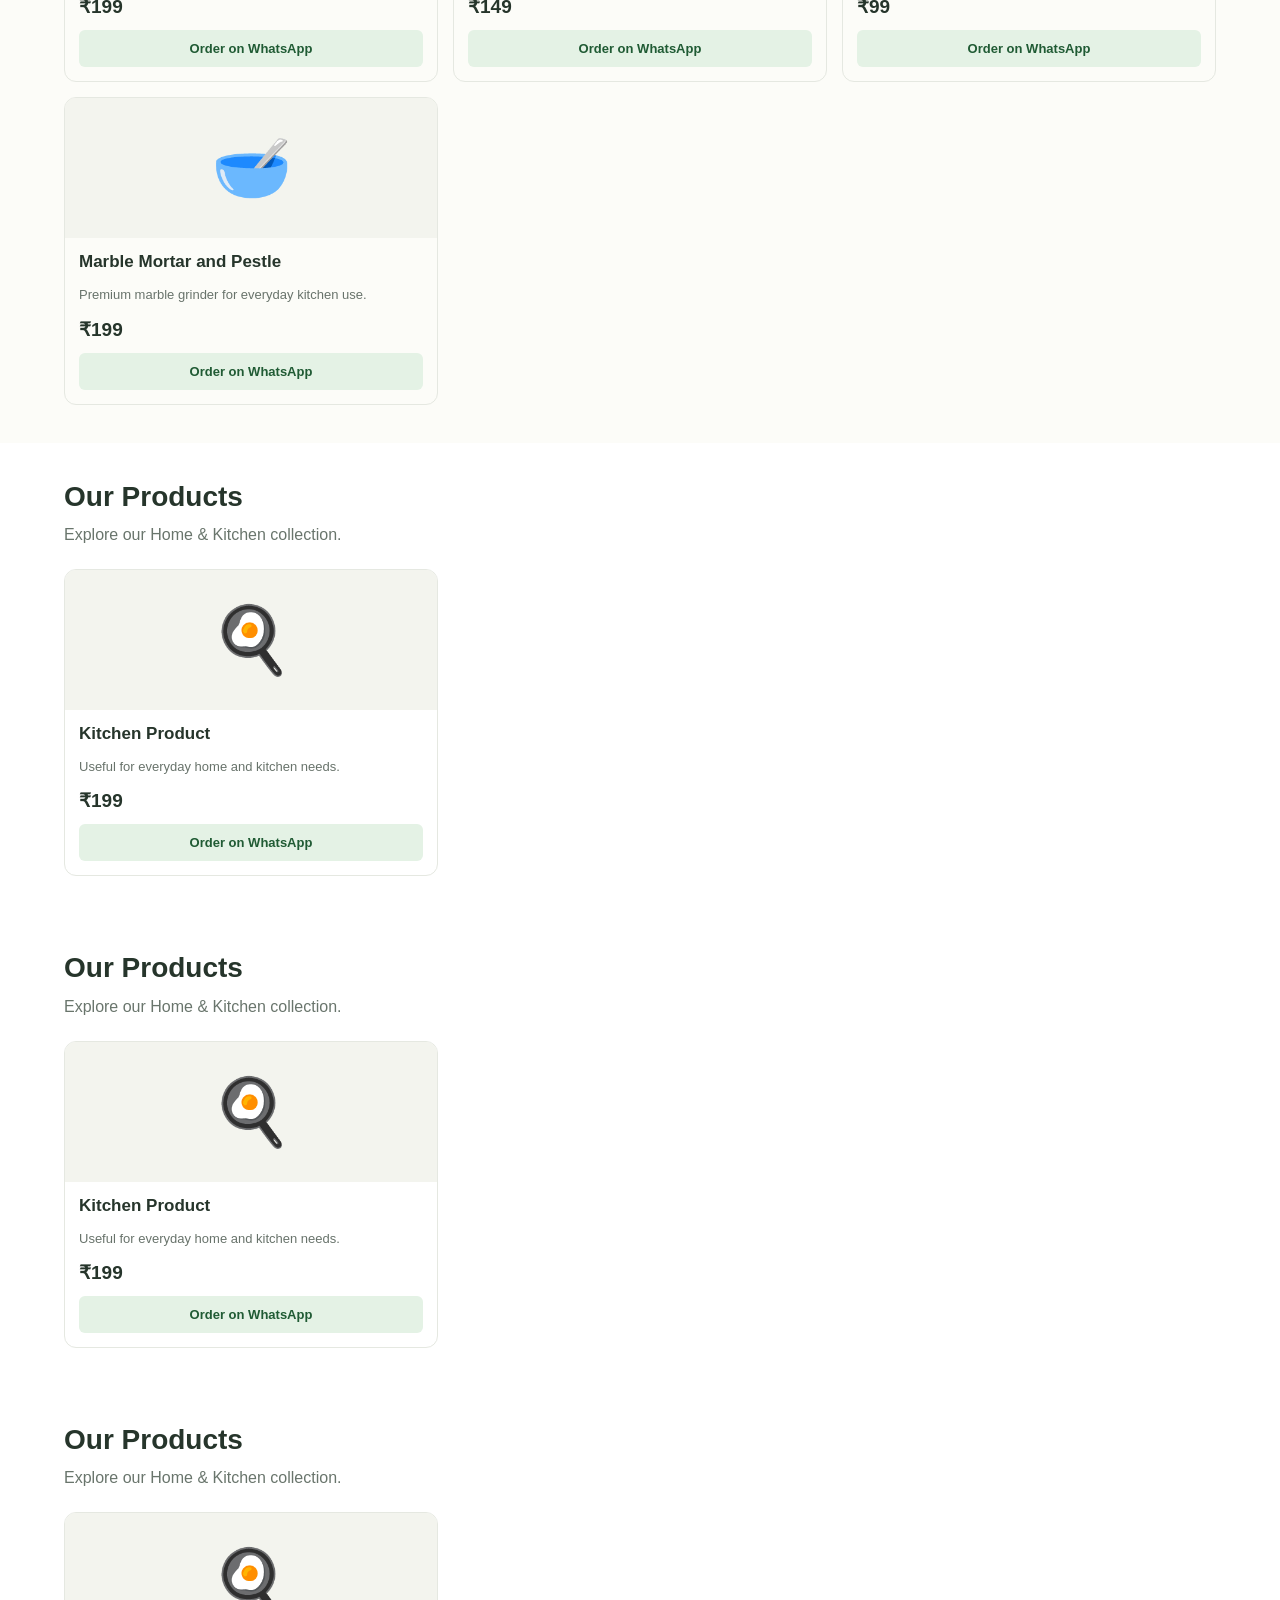
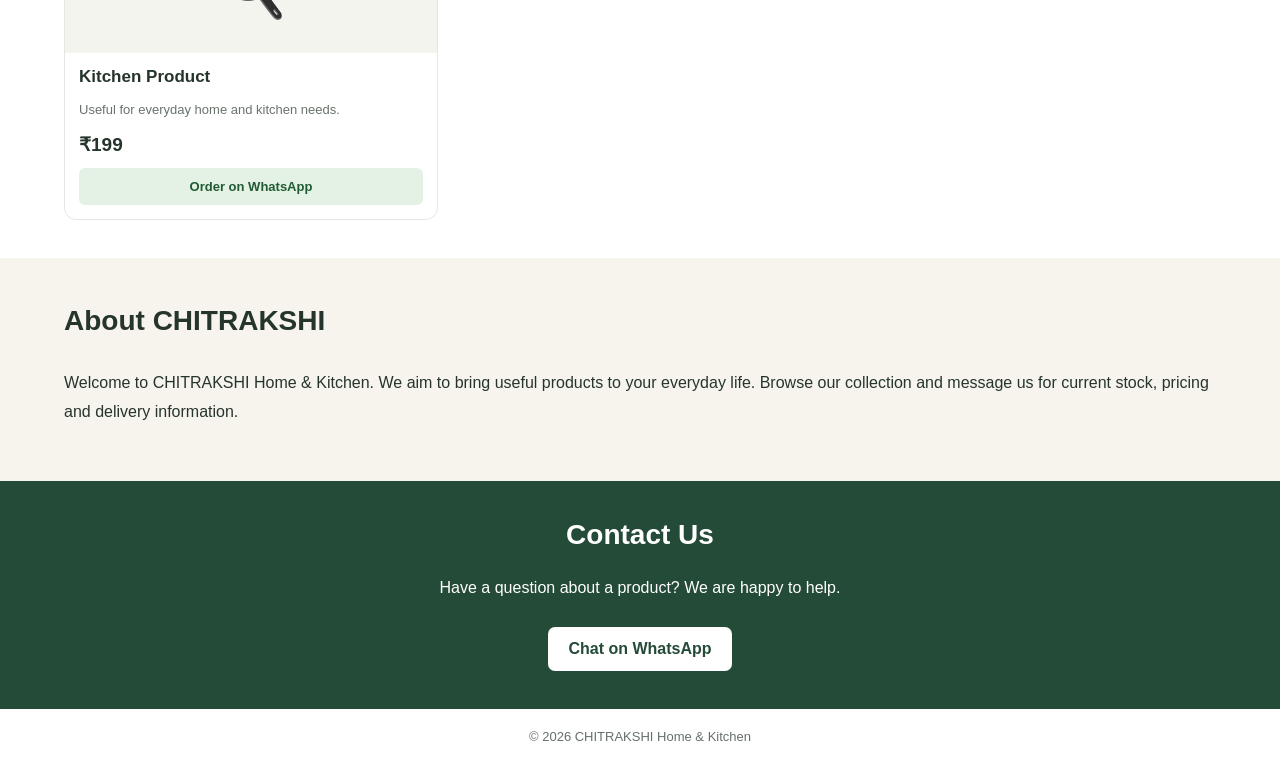
==== commit b0b666b9: "Update index.html" ====
--- a/index.html
+++ b/index.html
@@ -112,7 +112,11 @@
 <div class="info"><h3>Space-Saving Hooks</h3><p>Simple home utility accessories.</p><div class="price">₹99</div>
 <a class="order" href="https://wa.me/918690012149?text=I%20want%20Space-Saving%20Hooks">Order on WhatsApp</a></div>
 </div>
-
+<div class="product">
+<div class="pic">🥣</div>
+<div class="info"><h3>Marble Mortar and Pestle</h3><p>Premium marble grinder for everyday kitchen use.</p><div class="price">₹199</div>
+<a class="order" href="https://wa.me/918690012149?text=I%20want%20Marble%20Mortar%20and%20Pestle">Order on WhatsApp</a></div>
+</div>
 </div>
 </section>
 
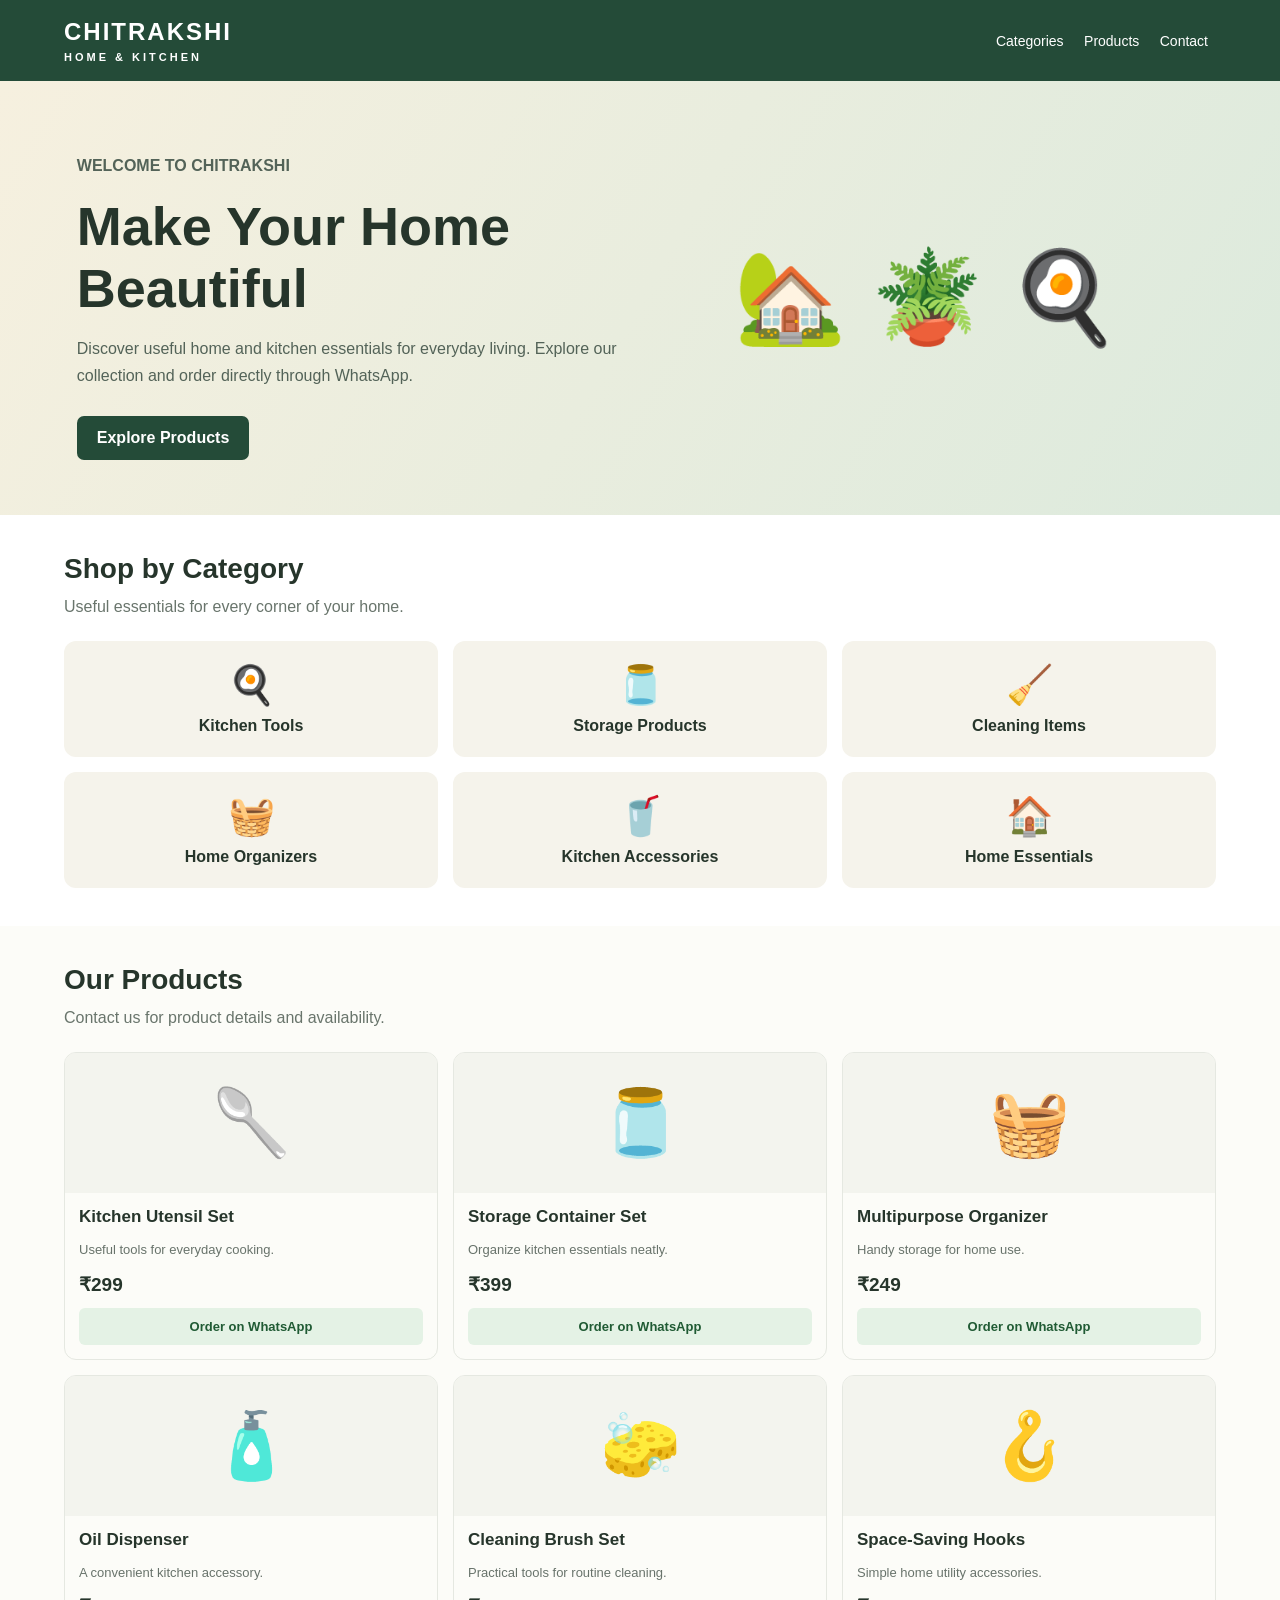
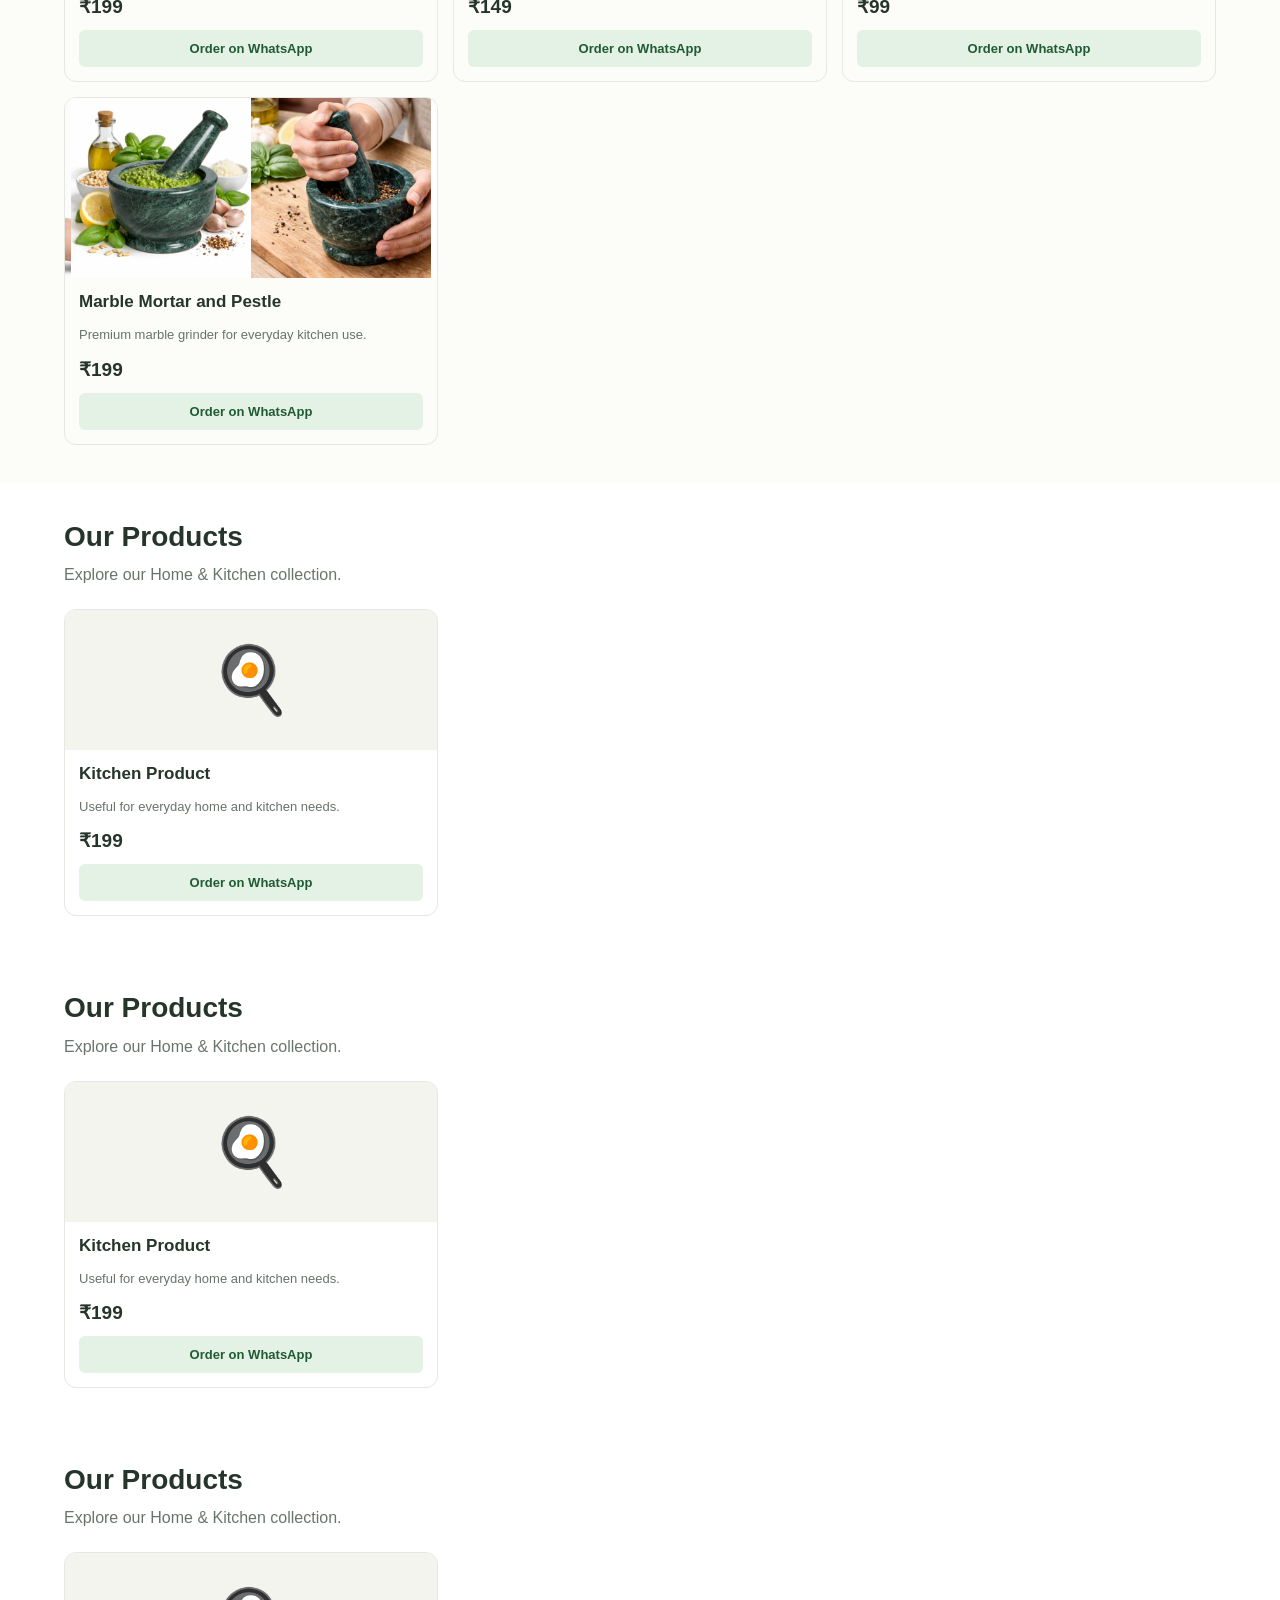
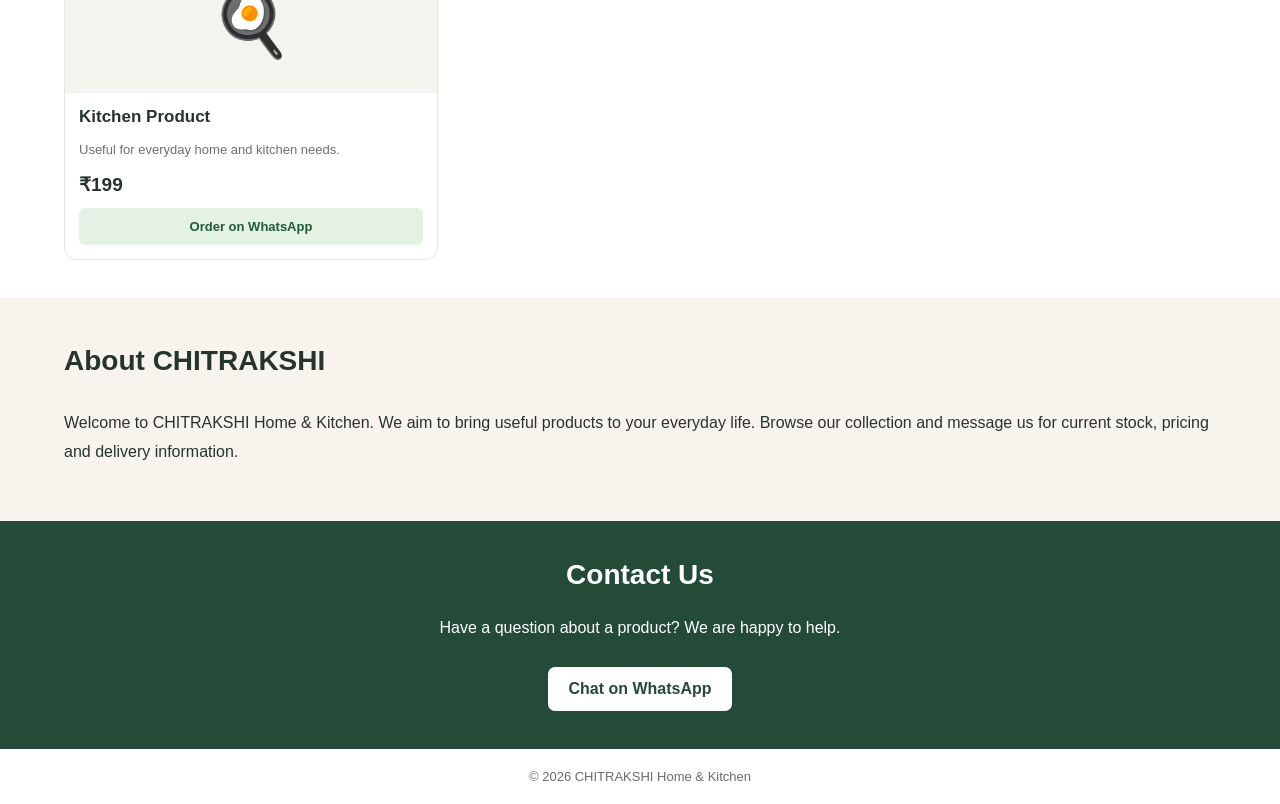
==== commit 09990547: "Update index.html" ====
--- a/index.html
+++ b/index.html
@@ -113,7 +113,12 @@
 <a class="order" href="https://wa.me/918690012149?text=I%20want%20Space-Saving%20Hooks">Order on WhatsApp</a></div>
 </div>
 <div class="product">
-<div class="pic">🥣</div>
+<div class="pic">
+  <img src="mortar1.jpg" alt="Marble Mortar Photo 1" style="width:100%;height:180px;object-fit:contain;">
+  <img src="mortar2.jpg" alt="Marble Mortar Photo 2" style="width:100%;height:180px;object-fit:contain;">
+  <img src="mortar3.jpg" alt="Marble Mortar Photo 3" style="width:100%;height:180px;object-fit:contain;">
+  <img src="mortar4.jpg" alt="Marble Mortar Photo 4" style="width:100%;height:180px;object-fit:contain;">
+</div>
 <div class="info"><h3>Marble Mortar and Pestle</h3><p>Premium marble grinder for everyday kitchen use.</p><div class="price">₹199</div>
 <a class="order" href="https://wa.me/918690012149?text=I%20want%20Marble%20Mortar%20and%20Pestle">Order on WhatsApp</a></div>
 </div>
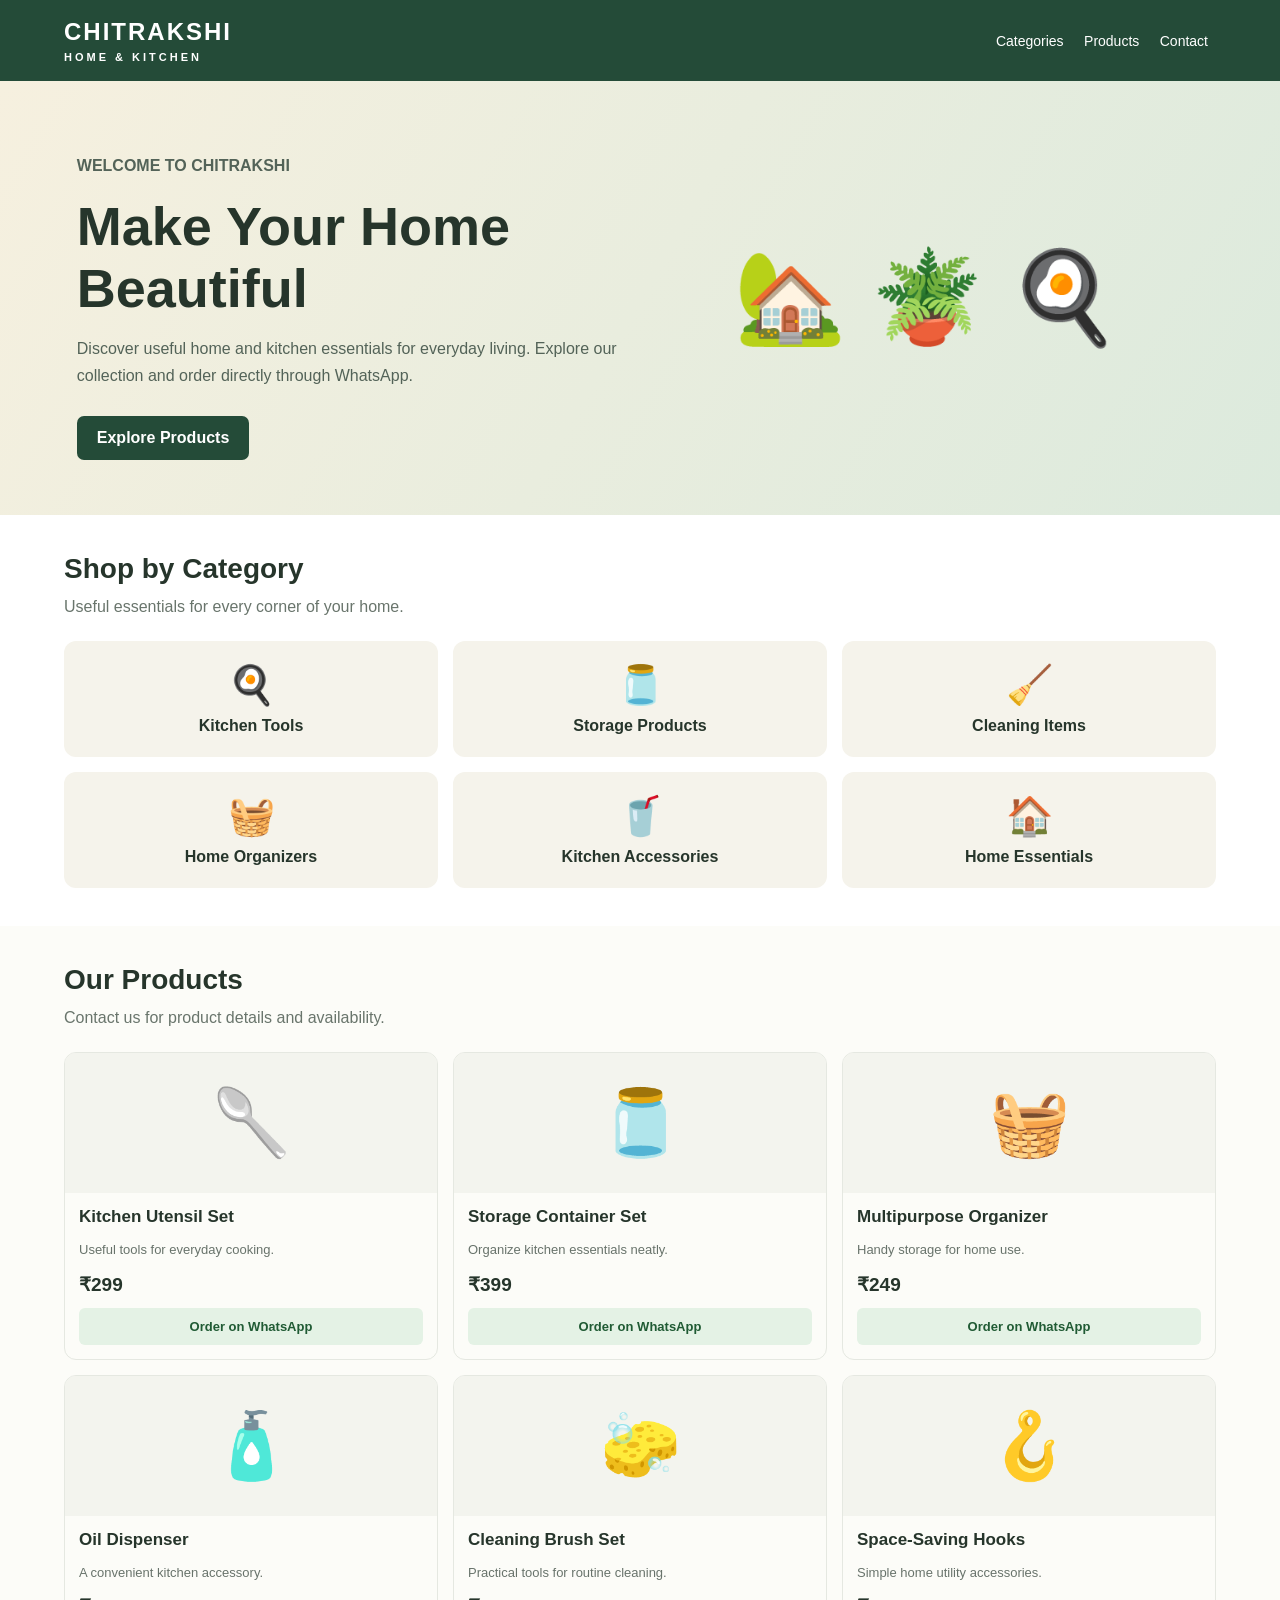
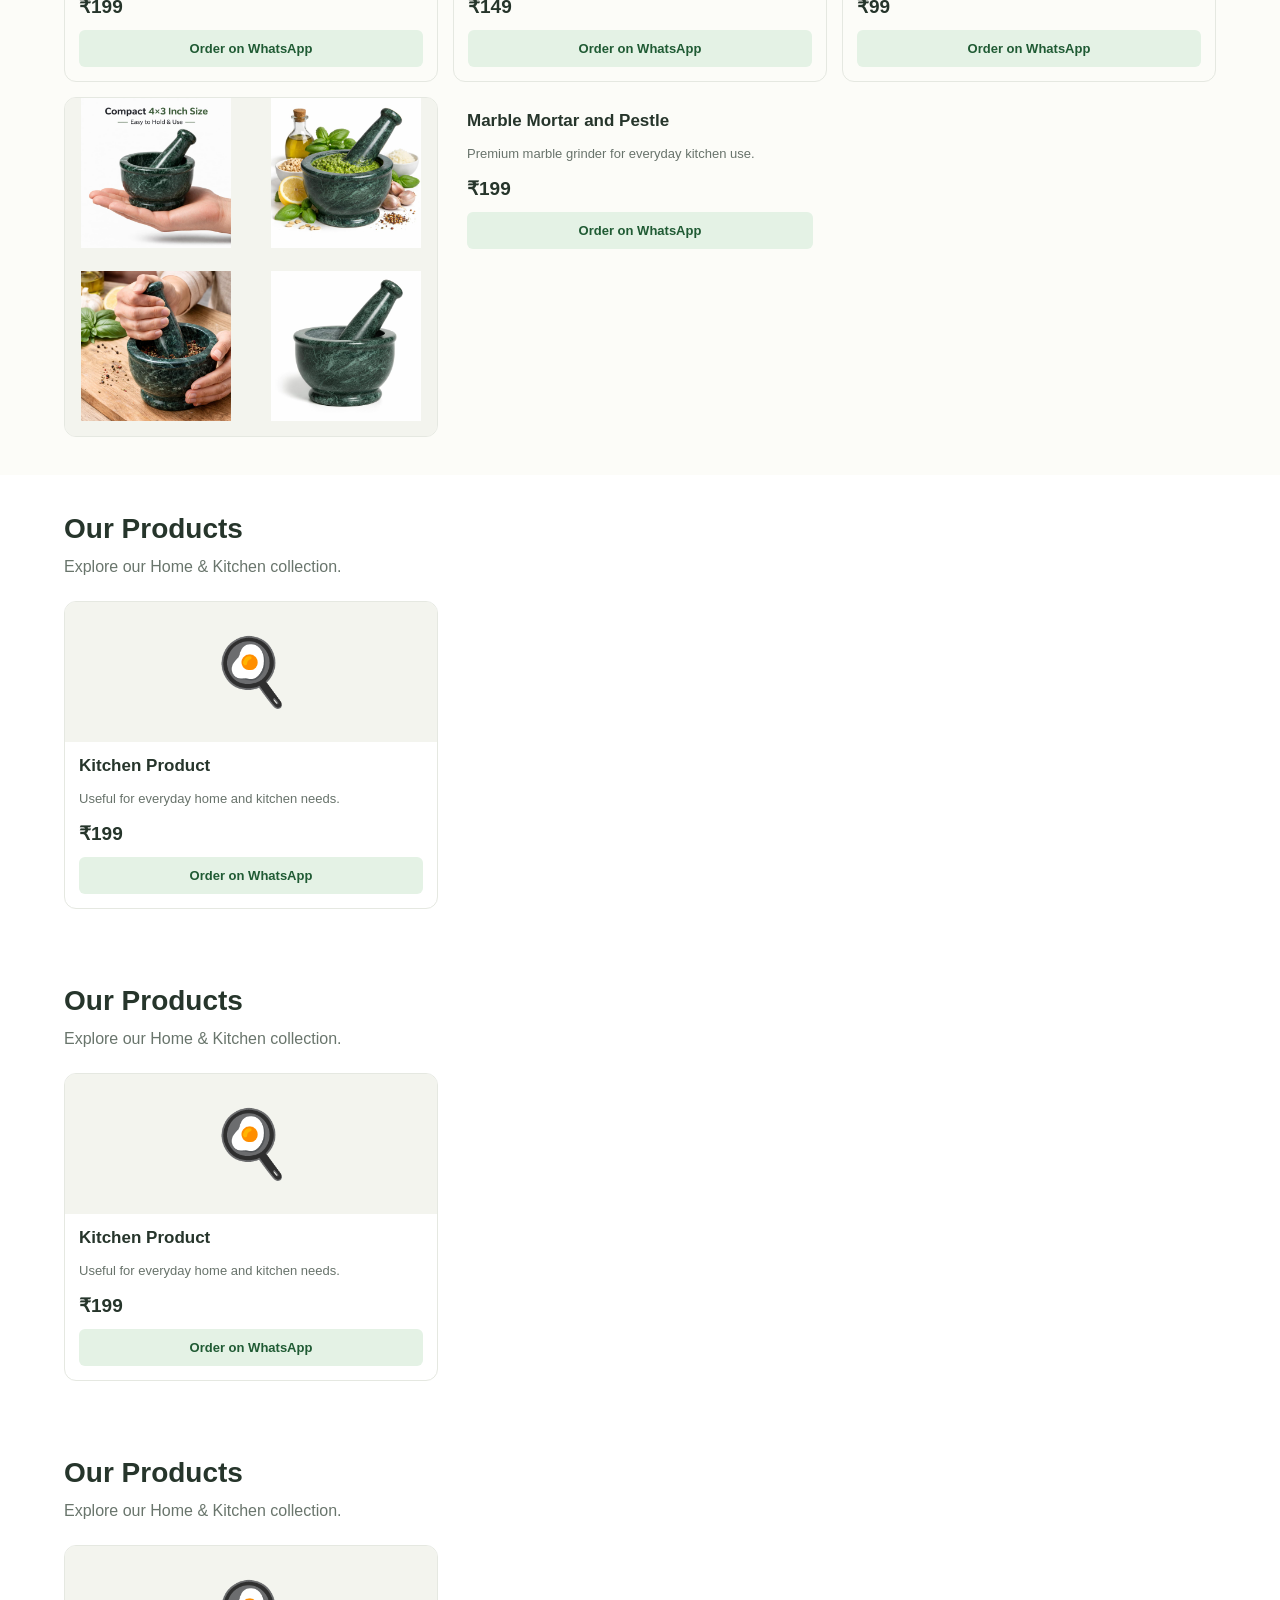
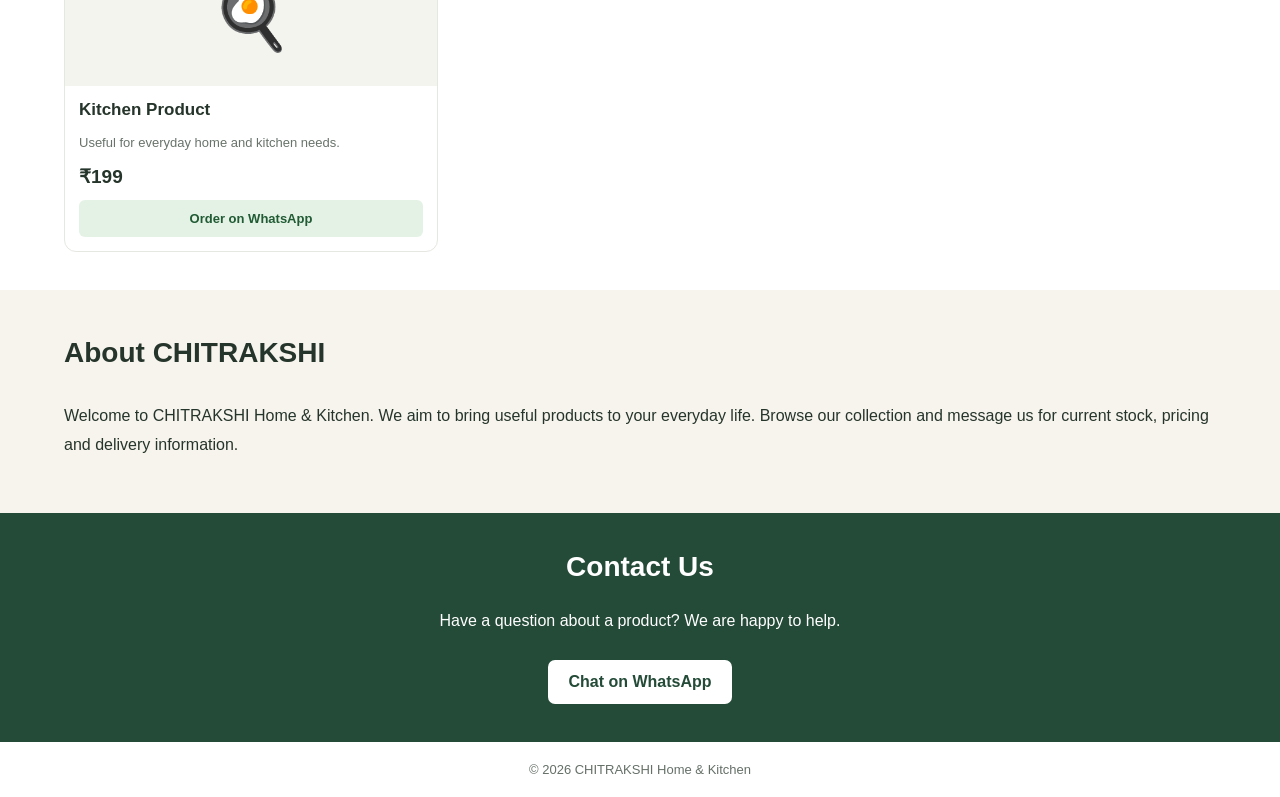
==== commit 70b1b71c: "Update index.html" ====
--- a/index.html
+++ b/index.html
@@ -113,11 +113,29 @@
 <a class="order" href="https://wa.me/918690012149?text=I%20want%20Space-Saving%20Hooks">Order on WhatsApp</a></div>
 </div>
 <div class="product">
-<div class="pic">
-  <img src="mortar1.jpg" alt="Marble Mortar Photo 1" style="width:100%;height:180px;object-fit:contain;">
-  <img src="mortar2.jpg" alt="Marble Mortar Photo 2" style="width:100%;height:180px;object-fit:contain;">
-  <img src="mortar3.jpg" alt="Marble Mortar Photo 3" style="width:100%;height:180px;object-fit:contain;">
-  <img src="mortar4.jpg" alt="Marble Mortar Photo 4" style="width:100%;height:180px;object-fit:contain;">
+<div class="pic" style="display:grid; grid-template-columns:1fr 1fr; gap:8px;">
+
+  <a href="mortar1.jpg" target="_blank">
+    <img src="mortar1.jpg" alt="Marble Mortar Photo 1"
+         style="width:100%;height:150px;object-fit:contain;cursor:pointer;">
+  </a>
+
+  <a href="mortar2.jpg" target="_blank">
+    <img src="mortar2.jpg" alt="Marble Mortar Photo 2"
+         style="width:100%;height:150px;object-fit:contain;cursor:pointer;">
+  </a>
+
+  <a href="mortar3.jpg" target="_blank">
+    <img src="mortar3.jpg" alt="Marble Mortar Photo 3"
+         style="width:100%;height:150px;object-fit:contain;cursor:pointer;">
+  </a>
+
+  <a href="mortar4.jpg" target="_blank">
+    <img src="mortar4.jpg" alt="Marble Mortar Photo 4"
+         style="width:100%;height:150px;object-fit:contain;cursor:pointer;">
+  </a>
+
+</div>
 </div>
 <div class="info"><h3>Marble Mortar and Pestle</h3><p>Premium marble grinder for everyday kitchen use.</p><div class="price">₹199</div>
 <a class="order" href="https://wa.me/918690012149?text=I%20want%20Marble%20Mortar%20and%20Pestle">Order on WhatsApp</a></div>
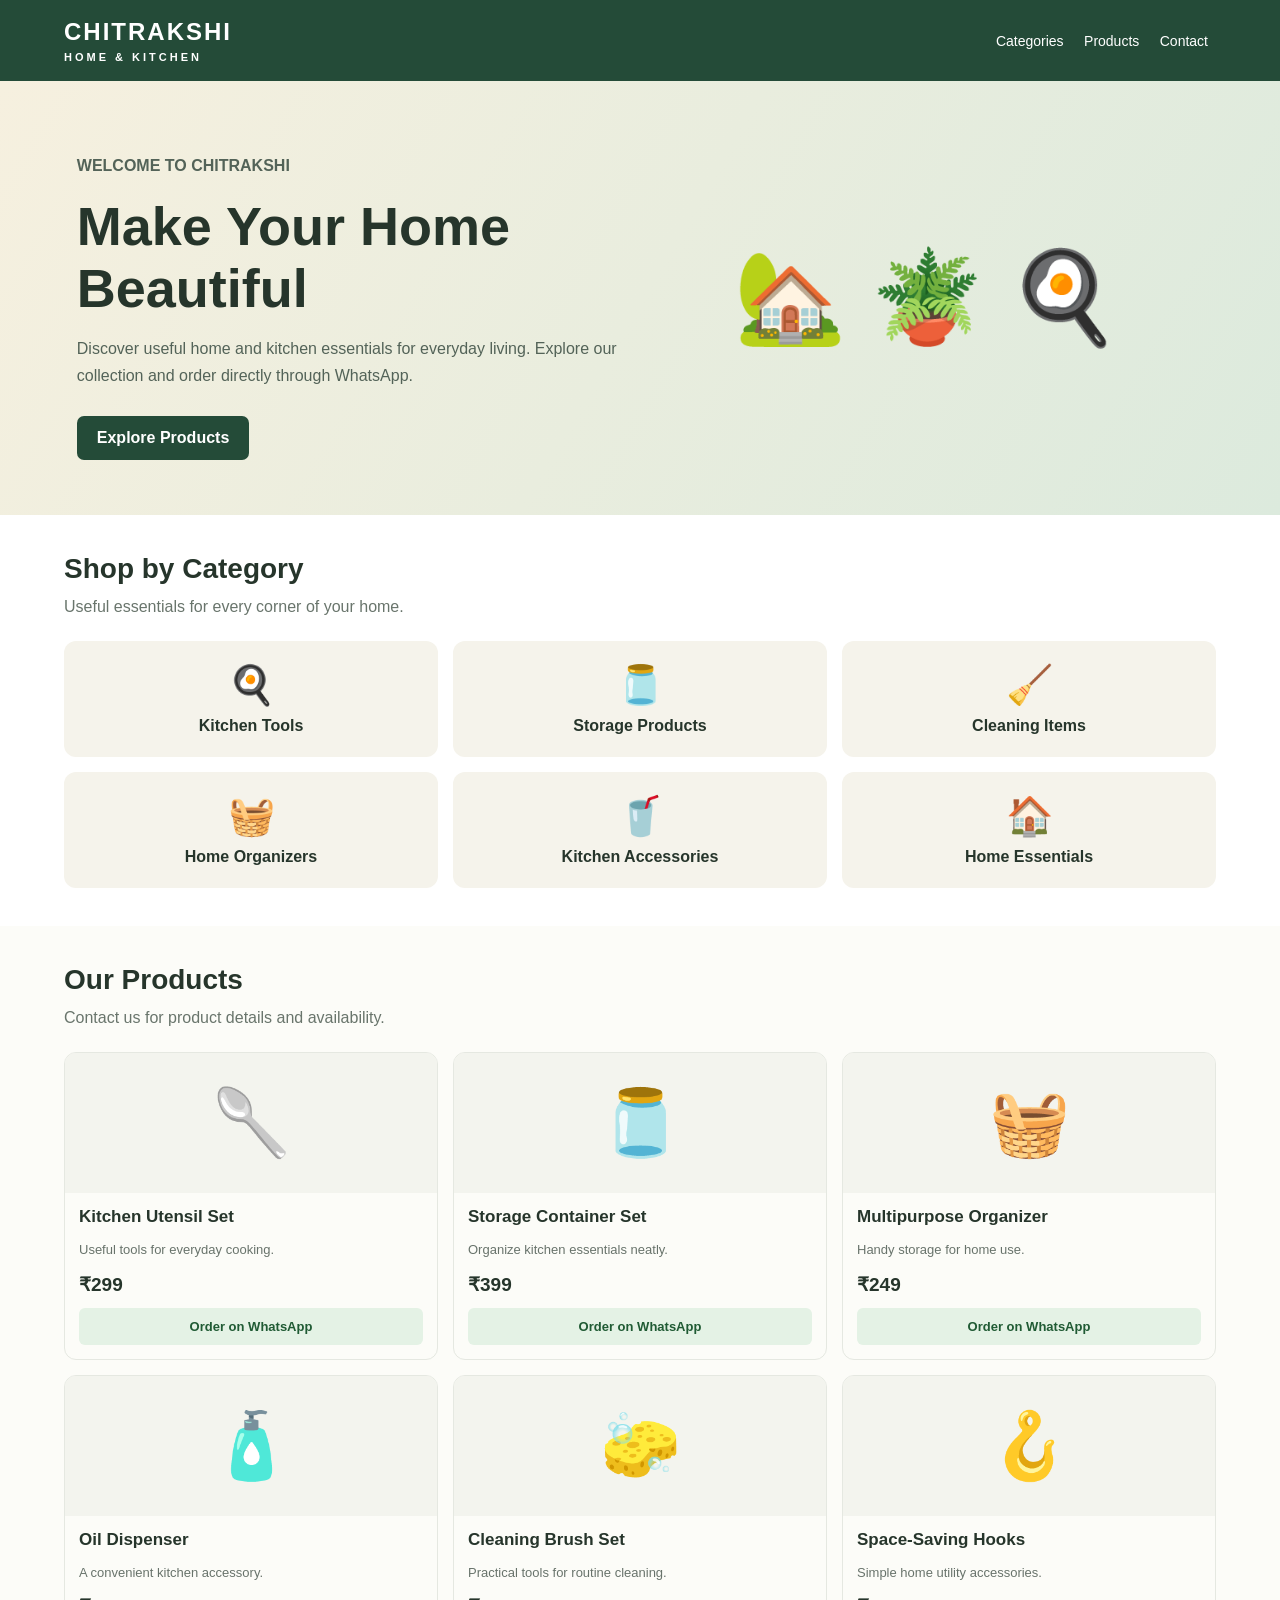
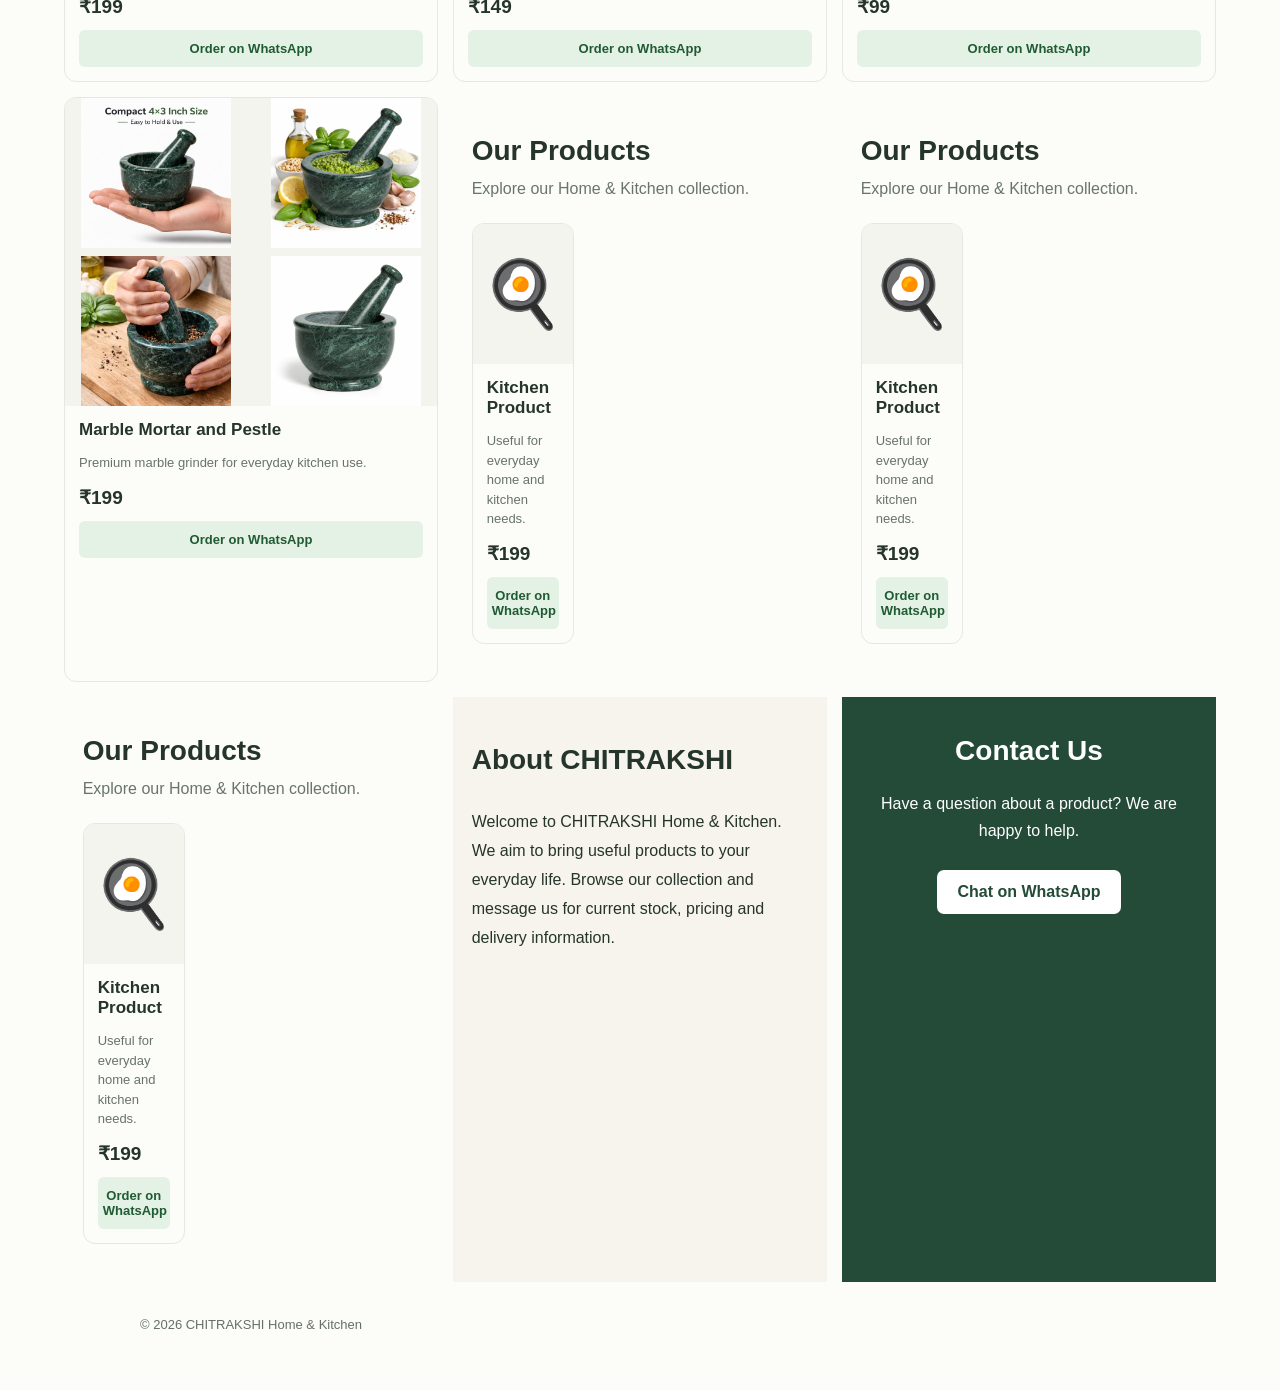
==== commit cf164dd6: "Update index.html" ====
--- a/index.html
+++ b/index.html
@@ -112,36 +112,23 @@
 <div class="info"><h3>Space-Saving Hooks</h3><p>Simple home utility accessories.</p><div class="price">₹99</div>
 <a class="order" href="https://wa.me/918690012149?text=I%20want%20Space-Saving%20Hooks">Order on WhatsApp</a></div>
 </div>
-<div class="product">
-<div class="pic" style="display:grid; grid-template-columns:1fr 1fr; gap:8px;">
-
-  <a href="mortar1.jpg" target="_blank">
-    <img src="mortar1.jpg" alt="Marble Mortar Photo 1"
-         style="width:100%;height:150px;object-fit:contain;cursor:pointer;">
-  </a>
-
-  <a href="mortar2.jpg" target="_blank">
-    <img src="mortar2.jpg" alt="Marble Mortar Photo 2"
-         style="width:100%;height:150px;object-fit:contain;cursor:pointer;">
-  </a>
-
-  <a href="mortar3.jpg" target="_blank">
-    <img src="mortar3.jpg" alt="Marble Mortar Photo 3"
-         style="width:100%;height:150px;object-fit:contain;cursor:pointer;">
-  </a>
-
-  <a href="mortar4.jpg" target="_blank">
-    <img src="mortar4.jpg" alt="Marble Mortar Photo 4"
-         style="width:100%;height:150px;object-fit:contain;cursor:pointer;">
-  </a>
-
-</div>
-</div>
-<div class="info"><h3>Marble Mortar and Pestle</h3><p>Premium marble grinder for everyday kitchen use.</p><div class="price">₹199</div>
-<a class="order" href="https://wa.me/918690012149?text=I%20want%20Marble%20Mortar%20and%20Pestle">Order on WhatsApp</a></div>
-</div>
-</div>
-</section>
+<div class="product" onclick="window.location.href='product-mortar.html'" style="cursor:pointer;">
+
+  <div class="pic" style="display:grid;grid-template-columns:1fr 1fr;gap:8px;">
+    <img src="mortar1.jpg" alt="Marble Mortar Photo 1" style="width:100%;height:150px;object-fit:contain;">
+    <img src="mortar2.jpg" alt="Marble Mortar Photo 2" style="width:100%;height:150px;object-fit:contain;">
+    <img src="mortar3.jpg" alt="Marble Mortar Photo 3" style="width:100%;height:150px;object-fit:contain;">
+    <img src="mortar4.jpg" alt="Marble Mortar Photo 4" style="width:100%;height:150px;object-fit:contain;">
+  </div>
+
+  <div class="info">
+    <h3>Marble Mortar and Pestle</h3>
+    <p>Premium marble grinder for everyday kitchen use.</p>
+    <div class="price">₹199</div>
+    <a class="order" onclick="event.stopPropagation();" href="https://wa.me/918690012149?text=I%20want%20Marble%20Mortar%20and%20Pestle">Order on WhatsApp</a>
+  </div>
+
+</div>
 
 <section id="products">
   <h2>Our Products</h2>
